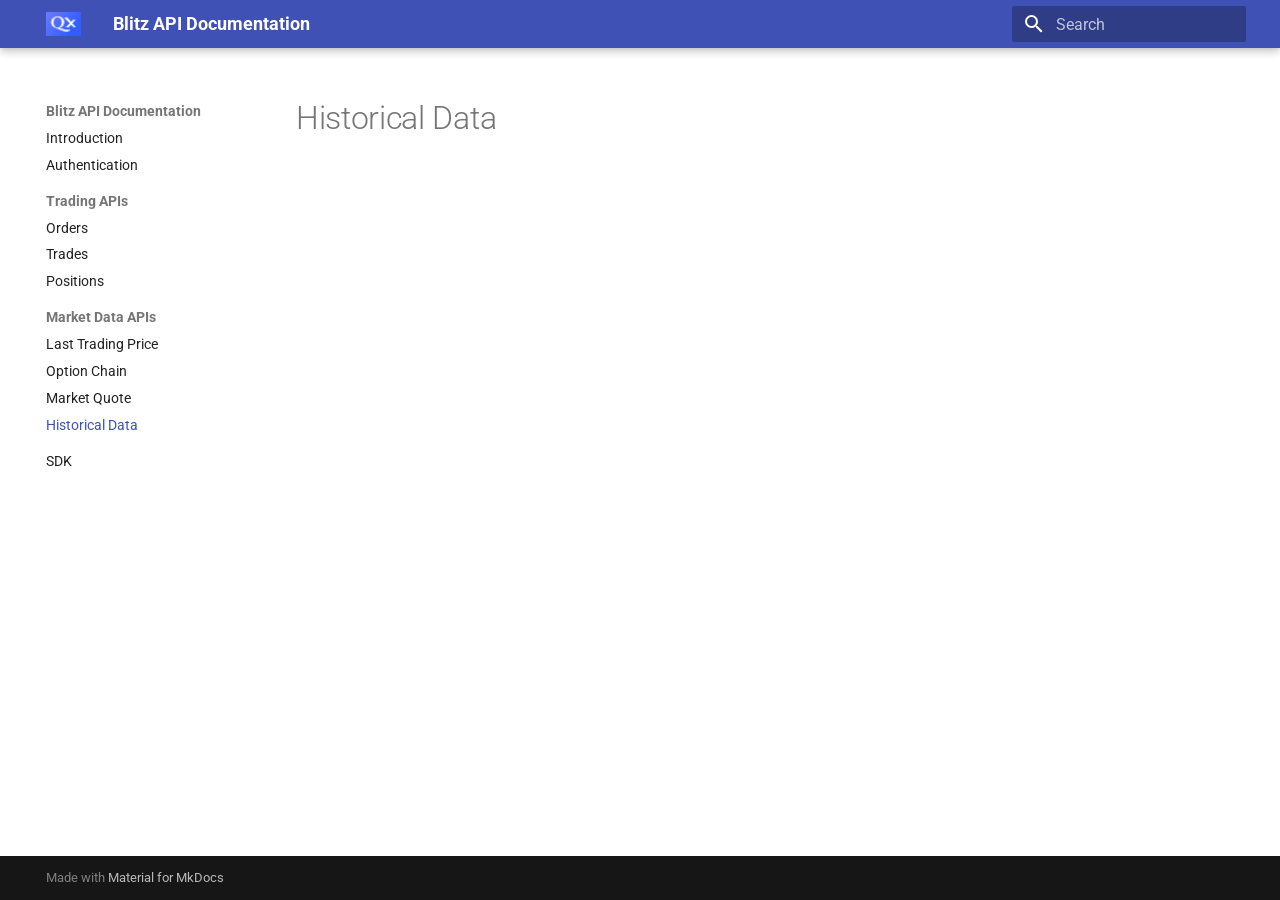
==== historicaldata/index.html @ 79881632 "Deployed d6f359a with MkDocs version: 1.6.1" ====
<!doctype html>
<html lang="en" class="no-js">
  <head>
    
      <meta charset="utf-8">
      <meta name="viewport" content="width=device-width,initial-scale=1">
      
      
      
      
        <link rel="prev" href="../marketquote/">
      
      
        <link rel="next" href="../sdk/">
      
      
      <link rel="icon" href="../favicon.ico">
      <meta name="generator" content="mkdocs-1.6.1, mkdocs-material-9.6.22">
    
    
      
        <title>Historical Data - Blitz API Documentation</title>
      
    
    
      <link rel="stylesheet" href="../assets/stylesheets/main.84d31ad4.min.css">
      
      


    
    
      
    
    
      
        
        
        <link rel="preconnect" href="https://fonts.gstatic.com" crossorigin>
        <link rel="stylesheet" href="https://fonts.googleapis.com/css?family=Roboto:300,300i,400,400i,700,700i%7CRoboto+Mono:400,400i,700,700i&display=fallback">
        <style>:root{--md-text-font:"Roboto";--md-code-font:"Roboto Mono"}</style>
      
    
    
      <link rel="stylesheet" href="../css/custom.css">
    
    <script>__md_scope=new URL("..",location),__md_hash=e=>[...e].reduce(((e,_)=>(e<<5)-e+_.charCodeAt(0)),0),__md_get=(e,_=localStorage,t=__md_scope)=>JSON.parse(_.getItem(t.pathname+"."+e)),__md_set=(e,_,t=localStorage,a=__md_scope)=>{try{t.setItem(a.pathname+"."+e,JSON.stringify(_))}catch(e){}}</script>
    
      

    
    
    
  </head>
  
  
    <body dir="ltr">
  
    
    <input class="md-toggle" data-md-toggle="drawer" type="checkbox" id="__drawer" autocomplete="off">
    <input class="md-toggle" data-md-toggle="search" type="checkbox" id="__search" autocomplete="off">
    <label class="md-overlay" for="__drawer"></label>
    <div data-md-component="skip">
      
    </div>
    <div data-md-component="announce">
      
    </div>
    
    
      

  

<header class="md-header md-header--shadow" data-md-component="header">
  <nav class="md-header__inner md-grid" aria-label="Header">
    <a href=".." title="Blitz API Documentation" class="md-header__button md-logo" aria-label="Blitz API Documentation" data-md-component="logo">
      
  <img src="../icon.png" alt="logo">

    </a>
    <label class="md-header__button md-icon" for="__drawer">
      
      <svg xmlns="http://www.w3.org/2000/svg" viewBox="0 0 24 24"><path d="M3 6h18v2H3zm0 5h18v2H3zm0 5h18v2H3z"/></svg>
    </label>
    <div class="md-header__title" data-md-component="header-title">
      <div class="md-header__ellipsis">
        <div class="md-header__topic">
          <span class="md-ellipsis">
            Blitz API Documentation
          </span>
        </div>
        <div class="md-header__topic" data-md-component="header-topic">
          <span class="md-ellipsis">
            
              Historical Data
            
          </span>
        </div>
      </div>
    </div>
    
    
      <script>var palette=__md_get("__palette");if(palette&&palette.color){if("(prefers-color-scheme)"===palette.color.media){var media=matchMedia("(prefers-color-scheme: light)"),input=document.querySelector(media.matches?"[data-md-color-media='(prefers-color-scheme: light)']":"[data-md-color-media='(prefers-color-scheme: dark)']");palette.color.media=input.getAttribute("data-md-color-media"),palette.color.scheme=input.getAttribute("data-md-color-scheme"),palette.color.primary=input.getAttribute("data-md-color-primary"),palette.color.accent=input.getAttribute("data-md-color-accent")}for(var[key,value]of Object.entries(palette.color))document.body.setAttribute("data-md-color-"+key,value)}</script>
    
    
    
      
      
        <label class="md-header__button md-icon" for="__search">
          
          <svg xmlns="http://www.w3.org/2000/svg" viewBox="0 0 24 24"><path d="M9.5 3A6.5 6.5 0 0 1 16 9.5c0 1.61-.59 3.09-1.56 4.23l.27.27h.79l5 5-1.5 1.5-5-5v-.79l-.27-.27A6.52 6.52 0 0 1 9.5 16 6.5 6.5 0 0 1 3 9.5 6.5 6.5 0 0 1 9.5 3m0 2C7 5 5 7 5 9.5S7 14 9.5 14 14 12 14 9.5 12 5 9.5 5"/></svg>
        </label>
        <div class="md-search" data-md-component="search" role="dialog">
  <label class="md-search__overlay" for="__search"></label>
  <div class="md-search__inner" role="search">
    <form class="md-search__form" name="search">
      <input type="text" class="md-search__input" name="query" aria-label="Search" placeholder="Search" autocapitalize="off" autocorrect="off" autocomplete="off" spellcheck="false" data-md-component="search-query" required>
      <label class="md-search__icon md-icon" for="__search">
        
        <svg xmlns="http://www.w3.org/2000/svg" viewBox="0 0 24 24"><path d="M9.5 3A6.5 6.5 0 0 1 16 9.5c0 1.61-.59 3.09-1.56 4.23l.27.27h.79l5 5-1.5 1.5-5-5v-.79l-.27-.27A6.52 6.52 0 0 1 9.5 16 6.5 6.5 0 0 1 3 9.5 6.5 6.5 0 0 1 9.5 3m0 2C7 5 5 7 5 9.5S7 14 9.5 14 14 12 14 9.5 12 5 9.5 5"/></svg>
        
        <svg xmlns="http://www.w3.org/2000/svg" viewBox="0 0 24 24"><path d="M20 11v2H8l5.5 5.5-1.42 1.42L4.16 12l7.92-7.92L13.5 5.5 8 11z"/></svg>
      </label>
      <nav class="md-search__options" aria-label="Search">
        
        <button type="reset" class="md-search__icon md-icon" title="Clear" aria-label="Clear" tabindex="-1">
          
          <svg xmlns="http://www.w3.org/2000/svg" viewBox="0 0 24 24"><path d="M19 6.41 17.59 5 12 10.59 6.41 5 5 6.41 10.59 12 5 17.59 6.41 19 12 13.41 17.59 19 19 17.59 13.41 12z"/></svg>
        </button>
      </nav>
      
    </form>
    <div class="md-search__output">
      <div class="md-search__scrollwrap" tabindex="0" data-md-scrollfix>
        <div class="md-search-result" data-md-component="search-result">
          <div class="md-search-result__meta">
            Initializing search
          </div>
          <ol class="md-search-result__list" role="presentation"></ol>
        </div>
      </div>
    </div>
  </div>
</div>
      
    
    
  </nav>
  
</header>
    
    <div class="md-container" data-md-component="container">
      
      
        
          
        
      
      <main class="md-main" data-md-component="main">
        <div class="md-main__inner md-grid">
          
            
              
              <div class="md-sidebar md-sidebar--primary" data-md-component="sidebar" data-md-type="navigation" >
                <div class="md-sidebar__scrollwrap">
                  <div class="md-sidebar__inner">
                    



<nav class="md-nav md-nav--primary" aria-label="Navigation" data-md-level="0">
  <label class="md-nav__title" for="__drawer">
    <a href=".." title="Blitz API Documentation" class="md-nav__button md-logo" aria-label="Blitz API Documentation" data-md-component="logo">
      
  <img src="../icon.png" alt="logo">

    </a>
    Blitz API Documentation
  </label>
  
  <ul class="md-nav__list" data-md-scrollfix>
    
      
      
  
  
  
  
    <li class="md-nav__item">
      <a href=".." class="md-nav__link">
        
  
  
  <span class="md-ellipsis">
    Introduction
    
  </span>
  

      </a>
    </li>
  

    
      
      
  
  
  
  
    <li class="md-nav__item">
      <a href="../Authentication/" class="md-nav__link">
        
  
  
  <span class="md-ellipsis">
    Authentication
    
  </span>
  

      </a>
    </li>
  

    
      
      
  
  
  
  
    
    
    
    
      
        
        
      
    
    
    <li class="md-nav__item md-nav__item--section md-nav__item--nested">
      
        
        
          
        
        <input class="md-nav__toggle md-toggle md-toggle--indeterminate" type="checkbox" id="__nav_3" >
        
          
          <label class="md-nav__link" for="__nav_3" id="__nav_3_label" tabindex="">
            
  
  
  <span class="md-ellipsis">
    Trading APIs
    
  </span>
  

            <span class="md-nav__icon md-icon"></span>
          </label>
        
        <nav class="md-nav" data-md-level="1" aria-labelledby="__nav_3_label" aria-expanded="false">
          <label class="md-nav__title" for="__nav_3">
            <span class="md-nav__icon md-icon"></span>
            Trading APIs
          </label>
          <ul class="md-nav__list" data-md-scrollfix>
            
              
                
  
  
  
  
    <li class="md-nav__item">
      <a href="../orders/" class="md-nav__link">
        
  
  
  <span class="md-ellipsis">
    Orders
    
  </span>
  

      </a>
    </li>
  

              
            
              
                
  
  
  
  
    <li class="md-nav__item">
      <a href="../trades/" class="md-nav__link">
        
  
  
  <span class="md-ellipsis">
    Trades
    
  </span>
  

      </a>
    </li>
  

              
            
              
                
  
  
  
  
    <li class="md-nav__item">
      <a href="../positions/" class="md-nav__link">
        
  
  
  <span class="md-ellipsis">
    Positions
    
  </span>
  

      </a>
    </li>
  

              
            
          </ul>
        </nav>
      
    </li>
  

    
      
      
  
  
    
  
  
  
    
    
    
    
      
        
        
      
    
    
    <li class="md-nav__item md-nav__item--active md-nav__item--section md-nav__item--nested">
      
        
        
        <input class="md-nav__toggle md-toggle " type="checkbox" id="__nav_4" checked>
        
          
          <label class="md-nav__link" for="__nav_4" id="__nav_4_label" tabindex="">
            
  
  
  <span class="md-ellipsis">
    Market Data APIs
    
  </span>
  

            <span class="md-nav__icon md-icon"></span>
          </label>
        
        <nav class="md-nav" data-md-level="1" aria-labelledby="__nav_4_label" aria-expanded="true">
          <label class="md-nav__title" for="__nav_4">
            <span class="md-nav__icon md-icon"></span>
            Market Data APIs
          </label>
          <ul class="md-nav__list" data-md-scrollfix>
            
              
                
  
  
  
  
    <li class="md-nav__item">
      <a href="../LTP/" class="md-nav__link">
        
  
  
  <span class="md-ellipsis">
    Last Trading Price
    
  </span>
  

      </a>
    </li>
  

              
            
              
                
  
  
  
  
    <li class="md-nav__item">
      <a href="../optionchain/" class="md-nav__link">
        
  
  
  <span class="md-ellipsis">
    Option Chain
    
  </span>
  

      </a>
    </li>
  

              
            
              
                
  
  
  
  
    <li class="md-nav__item">
      <a href="../marketquote/" class="md-nav__link">
        
  
  
  <span class="md-ellipsis">
    Market Quote
    
  </span>
  

      </a>
    </li>
  

              
            
              
                
  
  
    
  
  
  
    <li class="md-nav__item md-nav__item--active">
      
      <input class="md-nav__toggle md-toggle" type="checkbox" id="__toc">
      
      
      
      <a href="./" class="md-nav__link md-nav__link--active">
        
  
  
  <span class="md-ellipsis">
    Historical Data
    
  </span>
  

      </a>
      
    </li>
  

              
            
          </ul>
        </nav>
      
    </li>
  

    
      
      
  
  
  
  
    <li class="md-nav__item">
      <a href="../sdk/" class="md-nav__link">
        
  
  
  <span class="md-ellipsis">
    SDK
    
  </span>
  

      </a>
    </li>
  

    
  </ul>
</nav>
                  </div>
                </div>
              </div>
            
            
              
              <div class="md-sidebar md-sidebar--secondary" data-md-component="sidebar" data-md-type="toc" >
                <div class="md-sidebar__scrollwrap">
                  <div class="md-sidebar__inner">
                    

<nav class="md-nav md-nav--secondary" aria-label="Table of contents">
  
  
  
  
</nav>
                  </div>
                </div>
              </div>
            
          
          
            <div class="md-content" data-md-component="content">
              <article class="md-content__inner md-typeset">
                
                  



  <h1>Historical Data</h1>














                
              </article>
            </div>
          
          
<script>var target=document.getElementById(location.hash.slice(1));target&&target.name&&(target.checked=target.name.startsWith("__tabbed_"))</script>
        </div>
        
      </main>
      
        <footer class="md-footer">
  
  <div class="md-footer-meta md-typeset">
    <div class="md-footer-meta__inner md-grid">
      <div class="md-copyright">
  
  
    Made with
    <a href="https://squidfunk.github.io/mkdocs-material/" target="_blank" rel="noopener">
      Material for MkDocs
    </a>
  
</div>
      
    </div>
  </div>
</footer>
      
    </div>
    <div class="md-dialog" data-md-component="dialog">
      <div class="md-dialog__inner md-typeset"></div>
    </div>
    
    
    
      
      <script id="__config" type="application/json">{"base": "..", "features": ["navigation.expand", "content.code.copy", "navigation.sections", "navigation.tracking", "toc.follow"], "search": "../assets/javascripts/workers/search.973d3a69.min.js", "tags": null, "translations": {"clipboard.copied": "Copied to clipboard", "clipboard.copy": "Copy to clipboard", "search.result.more.one": "1 more on this page", "search.result.more.other": "# more on this page", "search.result.none": "No matching documents", "search.result.one": "1 matching document", "search.result.other": "# matching documents", "search.result.placeholder": "Type to start searching", "search.result.term.missing": "Missing", "select.version": "Select version"}, "version": null}</script>
    
    
      <script src="../assets/javascripts/bundle.f55a23d4.min.js"></script>
      
    
  </body>
</html>
---- assets/stylesheets/main.84d31ad4.min.css ----
@charset "UTF-8";html{-webkit-text-size-adjust:none;-moz-text-size-adjust:none;text-size-adjust:none;box-sizing:border-box}*,:after,:before{box-sizing:inherit}@media (prefers-reduced-motion){*,:after,:before{transition:none!important}}body{margin:0}a,button,input,label{-webkit-tap-highlight-color:transparent}a{color:inherit;text-decoration:none}hr{border:0;box-sizing:initial;display:block;height:.05rem;overflow:visible;padding:0}small{font-size:80%}sub,sup{line-height:1em}img{border-style:none}table{border-collapse:initial;border-spacing:0}td,th{font-weight:400;vertical-align:top}button{background:#0000;border:0;font-family:inherit;font-size:inherit;margin:0;padding:0}input{border:0;outline:none}:root{--md-primary-fg-color:#4051b5;--md-primary-fg-color--light:#5d6cc0;--md-primary-fg-color--dark:#303fa1;--md-primary-bg-color:#fff;--md-primary-bg-color--light:#ffffffb3;--md-accent-fg-color:#526cfe;--md-accent-fg-color--transparent:#526cfe1a;--md-accent-bg-color:#fff;--md-accent-bg-color--light:#ffffffb3}[data-md-color-scheme=default]{color-scheme:light}[data-md-color-scheme=default] img[src$="#gh-dark-mode-only"],[data-md-color-scheme=default] img[src$="#only-dark"]{display:none}:root,[data-md-color-scheme=default]{--md-hue:225deg;--md-default-fg-color:#000000de;--md-default-fg-color--light:#0000008a;--md-default-fg-color--lighter:#00000052;--md-default-fg-color--lightest:#00000012;--md-default-bg-color:#fff;--md-default-bg-color--light:#ffffffb3;--md-default-bg-color--lighter:#ffffff4d;--md-default-bg-color--lightest:#ffffff1f;--md-code-fg-color:#36464e;--md-code-bg-color:#f5f5f5;--md-code-hl-color:#4287ff;--md-code-hl-color--light:#4287ff1a;--md-code-hl-number-color:#d52a2a;--md-code-hl-special-color:#db1457;--md-code-hl-function-color:#a846b9;--md-code-hl-constant-color:#6e59d9;--md-code-hl-keyword-color:#3f6ec6;--md-code-hl-string-color:#1c7d4d;--md-code-hl-name-color:var(--md-code-fg-color);--md-code-hl-operator-color:var(--md-default-fg-color--light);--md-code-hl-punctuation-color:var(--md-default-fg-color--light);--md-code-hl-comment-color:var(--md-default-fg-color--light);--md-code-hl-generic-color:var(--md-default-fg-color--light);--md-code-hl-variable-color:var(--md-default-fg-color--light);--md-typeset-color:var(--md-default-fg-color);--md-typeset-a-color:var(--md-primary-fg-color);--md-typeset-del-color:#f5503d26;--md-typeset-ins-color:#0bd57026;--md-typeset-kbd-color:#fafafa;--md-typeset-kbd-accent-color:#fff;--md-typeset-kbd-border-color:#b8b8b8;--md-typeset-mark-color:#ffff0080;--md-typeset-table-color:#0000001f;--md-typeset-table-color--light:rgba(0,0,0,.035);--md-admonition-fg-color:var(--md-default-fg-color);--md-admonition-bg-color:var(--md-default-bg-color);--md-warning-fg-color:#000000de;--md-warning-bg-color:#ff9;--md-footer-fg-color:#fff;--md-footer-fg-color--light:#ffffffb3;--md-footer-fg-color--lighter:#ffffff73;--md-footer-bg-color:#000000de;--md-footer-bg-color--dark:#00000052;--md-shadow-z1:0 0.2rem 0.5rem #0000000d,0 0 0.05rem #0000001a;--md-shadow-z2:0 0.2rem 0.5rem #0000001a,0 0 0.05rem #00000040;--md-shadow-z3:0 0.2rem 0.5rem #0003,0 0 0.05rem #00000059}.md-icon svg{fill:currentcolor;display:block;height:1.2rem;width:1.2rem}body{-webkit-font-smoothing:antialiased;-moz-osx-font-smoothing:grayscale;--md-text-font-family:var(--md-text-font,_),-apple-system,BlinkMacSystemFont,Helvetica,Arial,sans-serif;--md-code-font-family:var(--md-code-font,_),SFMono-Regular,Consolas,Menlo,monospace}aside,body,input{font-feature-settings:"kern","liga";color:var(--md-typeset-color);font-family:var(--md-text-font-family)}code,kbd,pre{font-feature-settings:"kern";font-family:var(--md-code-font-family)}:root{--md-typeset-table-sort-icon:url('data:image/svg+xml;charset=utf-8,<svg xmlns="http://www.w3.org/2000/svg" viewBox="0 0 24 24"><path d="m18 21-4-4h3V7h-3l4-4 4 4h-3v10h3M2 19v-2h10v2M2 13v-2h7v2M2 7V5h4v2z"/></svg>');--md-typeset-table-sort-icon--asc:url('data:image/svg+xml;charset=utf-8,<svg xmlns="http://www.w3.org/2000/svg" viewBox="0 0 24 24"><path d="M19 17h3l-4 4-4-4h3V3h2M2 17h10v2H2M6 5v2H2V5m0 6h7v2H2z"/></svg>');--md-typeset-table-sort-icon--desc:url('data:image/svg+xml;charset=utf-8,<svg xmlns="http://www.w3.org/2000/svg" viewBox="0 0 24 24"><path d="M19 7h3l-4-4-4 4h3v14h2M2 17h10v2H2M6 5v2H2V5m0 6h7v2H2z"/></svg>')}.md-typeset{-webkit-print-color-adjust:exact;color-adjust:exact;font-size:.8rem;line-height:1.6;overflow-wrap:break-word}@media print{.md-typeset{font-size:.68rem}}.md-typeset blockquote,.md-typeset dl,.md-typeset figure,.md-typeset ol,.md-typeset pre,.md-typeset ul{margin-bottom:1em;margin-top:1em}.md-typeset h1{color:var(--md-default-fg-color--light);font-size:2em;line-height:1.3;margin:0 0 1.25em}.md-typeset h1,.md-typeset h2{font-weight:300;letter-spacing:-.01em}.md-typeset h2{font-size:1.5625em;line-height:1.4;margin:1.6em 0 .64em}.md-typeset h3{font-size:1.25em;font-weight:400;letter-spacing:-.01em;line-height:1.5;margin:1.6em 0 .8em}.md-typeset h2+h3{margin-top:.8em}.md-typeset h4{font-weight:700;letter-spacing:-.01em;margin:1em 0}.md-typeset h5,.md-typeset h6{color:var(--md-default-fg-color--light);font-size:.8em;font-weight:700;letter-spacing:-.01em;margin:1.25em 0}.md-typeset h5{text-transform:uppercase}.md-typeset h5 code{text-transform:none}.md-typeset hr{border-bottom:.05rem solid var(--md-default-fg-color--lightest);display:flow-root;margin:1.5em 0}.md-typeset a{color:var(--md-typeset-a-color);word-break:break-word}.md-typeset a,.md-typeset a:before{transition:color 125ms}.md-typeset a:focus,.md-typeset a:hover{color:var(--md-accent-fg-color)}.md-typeset a:focus code,.md-typeset a:hover code{background-color:var(--md-accent-fg-color--transparent)}.md-typeset a code{color:currentcolor;transition:background-color 125ms}.md-typeset a.focus-visible{outline-color:var(--md-accent-fg-color);outline-offset:.2rem}.md-typeset code,.md-typeset kbd,.md-typeset pre{color:var(--md-code-fg-color);direction:ltr;font-variant-ligatures:none}@media print{.md-typeset code,.md-typeset kbd,.md-typeset pre{white-space:pre-wrap}}.md-typeset code{background-color:var(--md-code-bg-color);border-radius:.1rem;-webkit-box-decoration-break:clone;box-decoration-break:clone;font-size:.85em;padding:0 .2941176471em;word-break:break-word}.md-typeset code:not(.focus-visible){-webkit-tap-highlight-color:transparent;outline:none}.md-typeset pre{display:flow-root;line-height:1.4;position:relative}.md-typeset pre>code{-webkit-box-decoration-break:slice;box-decoration-break:slice;box-shadow:none;display:block;margin:0;outline-color:var(--md-accent-fg-color);overflow:auto;padding:.7720588235em 1.1764705882em;scrollbar-color:var(--md-default-fg-color--lighter) #0000;scrollbar-width:thin;touch-action:auto;word-break:normal}.md-typeset pre>code:hover{scrollbar-color:var(--md-accent-fg-color) #0000}.md-typeset pre>code::-webkit-scrollbar{height:.2rem;width:.2rem}.md-typeset pre>code::-webkit-scrollbar-thumb{background-color:var(--md-default-fg-color--lighter)}.md-typeset pre>code::-webkit-scrollbar-thumb:hover{background-color:var(--md-accent-fg-color)}.md-typeset kbd{background-color:var(--md-typeset-kbd-color);border-radius:.1rem;box-shadow:0 .1rem 0 .05rem var(--md-typeset-kbd-border-color),0 .1rem 0 var(--md-typeset-kbd-border-color),0 -.1rem .2rem var(--md-typeset-kbd-accent-color) inset;color:var(--md-default-fg-color);display:inline-block;font-size:.75em;padding:0 .6666666667em;vertical-align:text-top;word-break:break-word}.md-typeset mark{background-color:var(--md-typeset-mark-color);-webkit-box-decoration-break:clone;box-decoration-break:clone;color:inherit;word-break:break-word}.md-typeset abbr{border-bottom:.05rem dotted var(--md-default-fg-color--light);cursor:help;text-decoration:none}.md-typeset small{opacity:.75}[dir=ltr] .md-typeset sub,[dir=ltr] .md-typeset sup{margin-left:.078125em}[dir=rtl] .md-typeset sub,[dir=rtl] .md-typeset sup{margin-right:.078125em}[dir=ltr] .md-typeset blockquote{padding-left:.6rem}[dir=rtl] .md-typeset blockquote{padding-right:.6rem}[dir=ltr] .md-typeset blockquote{border-left:.2rem solid var(--md-default-fg-color--lighter)}[dir=rtl] .md-typeset blockquote{border-right:.2rem solid var(--md-default-fg-color--lighter)}.md-typeset blockquote{color:var(--md-default-fg-color--light);margin-left:0;margin-right:0}.md-typeset ul{list-style-type:disc}.md-typeset ul[type]{list-style-type:revert-layer}[dir=ltr] .md-typeset ol,[dir=ltr] .md-typeset ul{margin-left:.625em}[dir=rtl] .md-typeset ol,[dir=rtl] .md-typeset ul{margin-right:.625em}.md-typeset ol,.md-typeset ul{padding:0}.md-typeset ol:not([hidden]),.md-typeset ul:not([hidden]){display:flow-root}.md-typeset ol ol,.md-typeset ul ol{list-style-type:lower-alpha}.md-typeset ol ol ol,.md-typeset ul ol ol{list-style-type:lower-roman}.md-typeset ol ol ol ol,.md-typeset ul ol ol ol{list-style-type:upper-alpha}.md-typeset ol ol ol ol ol,.md-typeset ul ol ol ol ol{list-style-type:upper-roman}.md-typeset ol[type],.md-typeset ul[type]{list-style-type:revert-layer}[dir=ltr] .md-typeset ol li,[dir=ltr] .md-typeset ul li{margin-left:1.25em}[dir=rtl] .md-typeset ol li,[dir=rtl] .md-typeset ul li{margin-right:1.25em}.md-typeset ol li,.md-typeset ul li{margin-bottom:.5em}.md-typeset ol li blockquote,.md-typeset ol li p,.md-typeset ul li blockquote,.md-typeset ul li p{margin:.5em 0}.md-typeset ol li:last-child,.md-typeset ul li:last-child{margin-bottom:0}[dir=ltr] .md-typeset ol li ol,[dir=ltr] .md-typeset ol li ul,[dir=ltr] .md-typeset ul li ol,[dir=ltr] .md-typeset ul li ul{margin-left:.625em}[dir=rtl] .md-typeset ol li ol,[dir=rtl] .md-typeset ol li ul,[dir=rtl] .md-typeset ul li ol,[dir=rtl] .md-typeset ul li ul{margin-right:.625em}.md-typeset ol li ol,.md-typeset ol li ul,.md-typeset ul li ol,.md-typeset ul li ul{margin-bottom:.5em;margin-top:.5em}[dir=ltr] .md-typeset dd{margin-left:1.875em}[dir=rtl] .md-typeset dd{margin-right:1.875em}.md-typeset dd{margin-bottom:1.5em;margin-top:1em}.md-typeset img,.md-typeset svg,.md-typeset video{height:auto;max-width:100%}.md-typeset img[align=left]{margin:1em 1em 1em 0}.md-typeset img[align=right]{margin:1em 0 1em 1em}.md-typeset img[align]:only-child{margin-top:0}.md-typeset figure{display:flow-root;margin:1em auto;max-width:100%;text-align:center;width:fit-content}.md-typeset figure img{display:block;margin:0 auto}.md-typeset figcaption{font-style:italic;margin:1em auto;max-width:24rem}.md-typeset iframe{max-width:100%}.md-typeset table:not([class]){background-color:var(--md-default-bg-color);border:.05rem solid var(--md-typeset-table-color);border-radius:.1rem;display:inline-block;font-size:.64rem;max-width:100%;overflow:auto;touch-action:auto}@media print{.md-typeset table:not([class]){display:table}}.md-typeset table:not([class])+*{margin-top:1.5em}.md-typeset table:not([class]) td>:first-child,.md-typeset table:not([class]) th>:first-child{margin-top:0}.md-typeset table:not([class]) td>:last-child,.md-typeset table:not([class]) th>:last-child{margin-bottom:0}.md-typeset table:not([class]) td:not([align]),.md-typeset table:not([class]) th:not([align]){text-align:left}[dir=rtl] .md-typeset table:not([class]) td:not([align]),[dir=rtl] .md-typeset table:not([class]) th:not([align]){text-align:right}.md-typeset table:not([class]) th{font-weight:700;min-width:5rem;padding:.9375em 1.25em;vertical-align:top}.md-typeset table:not([class]) td{border-top:.05rem solid var(--md-typeset-table-color);padding:.9375em 1.25em;vertical-align:top}.md-typeset table:not([class]) tbody tr{transition:background-color 125ms}.md-typeset table:not([class]) tbody tr:hover{background-color:var(--md-typeset-table-color--light);box-shadow:0 .05rem 0 var(--md-default-bg-color) inset}.md-typeset table:not([class]) a{word-break:normal}.md-typeset table th[role=columnheader]{cursor:pointer}[dir=ltr] .md-typeset table th[role=columnheader]:after{margin-left:.5em}[dir=rtl] .md-typeset table th[role=columnheader]:after{margin-right:.5em}.md-typeset table th[role=columnheader]:after{content:"";display:inline-block;height:1.2em;-webkit-mask-image:var(--md-typeset-table-sort-icon);mask-image:var(--md-typeset-table-sort-icon);-webkit-mask-repeat:no-repeat;mask-repeat:no-repeat;-webkit-mask-size:contain;mask-size:contain;transition:background-color 125ms;vertical-align:text-bottom;width:1.2em}.md-typeset table th[role=columnheader]:hover:after{background-color:var(--md-default-fg-color--lighter)}.md-typeset table th[role=columnheader][aria-sort=ascending]:after{background-color:var(--md-default-fg-color--light);-webkit-mask-image:var(--md-typeset-table-sort-icon--asc);mask-image:var(--md-typeset-table-sort-icon--asc)}.md-typeset table th[role=columnheader][aria-sort=descending]:after{background-color:var(--md-default-fg-color--light);-webkit-mask-image:var(--md-typeset-table-sort-icon--desc);mask-image:var(--md-typeset-table-sort-icon--desc)}.md-typeset__scrollwrap{margin:1em -.8rem;overflow-x:auto;touch-action:auto}.md-typeset__table{display:inline-block;margin-bottom:.5em;padding:0 .8rem}@media print{.md-typeset__table{display:block}}html .md-typeset__table table{display:table;margin:0;overflow:hidden;width:100%}@media screen and (max-width:44.984375em){.md-content__inner>pre{margin:1em -.8rem}.md-content__inner>pre code{border-radius:0}}.md-typeset .md-author{border-radius:100%;display:block;flex-shrink:0;height:1.6rem;overflow:hidden;position:relative;transition:color 125ms,transform 125ms;width:1.6rem}.md-typeset .md-author img{display:block}.md-typeset .md-author--more{background:var(--md-default-fg-color--lightest);color:var(--md-default-fg-color--lighter);font-size:.6rem;font-weight:700;line-height:1.6rem;text-align:center}.md-typeset .md-author--long{height:2.4rem;width:2.4rem}.md-typeset a.md-author{transform:scale(1)}.md-typeset a.md-author img{border-radius:100%;filter:grayscale(100%) opacity(75%);transition:filter 125ms}.md-typeset a.md-author:focus,.md-typeset a.md-author:hover{transform:scale(1.1);z-index:1}.md-typeset a.md-author:focus img,.md-typeset a.md-author:hover img{filter:grayscale(0)}.md-banner{background-color:var(--md-footer-bg-color);color:var(--md-footer-fg-color);overflow:auto}@media print{.md-banner{display:none}}.md-banner--warning{background-color:var(--md-warning-bg-color);color:var(--md-warning-fg-color)}.md-banner__inner{font-size:.7rem;margin:.6rem auto;padding:0 .8rem}[dir=ltr] .md-banner__button{float:right}[dir=rtl] .md-banner__button{float:left}.md-banner__button{color:inherit;cursor:pointer;transition:opacity .25s}.no-js .md-banner__button{display:none}.md-banner__button:hover{opacity:.7}html{font-size:125%;height:100%;overflow-x:hidden}@media screen and (min-width:100em){html{font-size:137.5%}}@media screen and (min-width:125em){html{font-size:150%}}body{background-color:var(--md-default-bg-color);display:flex;flex-direction:column;font-size:.5rem;min-height:100%;position:relative;width:100%}@media print{body{display:block}}@media screen and (max-width:59.984375em){body[data-md-scrolllock]{position:fixed}}.md-grid{margin-left:auto;margin-right:auto;max-width:61rem}.md-container{display:flex;flex-direction:column;flex-grow:1}@media print{.md-container{display:block}}.md-main{flex-grow:1}.md-main__inner{display:flex;height:100%;margin-top:1.5rem}.md-ellipsis{overflow:hidden;text-overflow:ellipsis}.md-toggle{display:none}.md-option{height:0;opacity:0;position:absolute;width:0}.md-option:checked+label:not([hidden]){display:block}.md-option.focus-visible+label{outline-color:var(--md-accent-fg-color);outline-style:auto}.md-skip{background-color:var(--md-default-fg-color);border-radius:.1rem;color:var(--md-default-bg-color);font-size:.64rem;margin:.5rem;opacity:0;outline-color:var(--md-accent-fg-color);padding:.3rem .5rem;position:fixed;transform:translateY(.4rem);z-index:-1}.md-skip:focus{opacity:1;transform:translateY(0);transition:transform .25s cubic-bezier(.4,0,.2,1),opacity 175ms 75ms;z-index:10}@page{margin:25mm}:root{--md-clipboard-icon:url('data:image/svg+xml;charset=utf-8,<svg xmlns="http://www.w3.org/2000/svg" viewBox="0 0 24 24"><path d="M19 21H8V7h11m0-2H8a2 2 0 0 0-2 2v14a2 2 0 0 0 2 2h11a2 2 0 0 0 2-2V7a2 2 0 0 0-2-2m-3-4H4a2 2 0 0 0-2 2v14h2V3h12z"/></svg>')}.md-clipboard{border-radius:.1rem;color:var(--md-default-fg-color--lightest);cursor:pointer;height:1.5em;outline-color:var(--md-accent-fg-color);outline-offset:.1rem;position:absolute;right:.5em;top:.5em;transition:color .25s;width:1.5em;z-index:1}@media print{.md-clipboard{display:none}}.md-clipboard:not(.focus-visible){-webkit-tap-highlight-color:transparent;outline:none}:hover>.md-clipboard{color:var(--md-default-fg-color--light)}.md-clipboard:focus,.md-clipboard:hover{color:var(--md-accent-fg-color)}.md-clipboard:after{background-color:currentcolor;content:"";display:block;height:1.125em;margin:0 auto;-webkit-mask-image:var(--md-clipboard-icon);mask-image:var(--md-clipboard-icon);-webkit-mask-position:center;mask-position:center;-webkit-mask-repeat:no-repeat;mask-repeat:no-repeat;-webkit-mask-size:contain;mask-size:contain;width:1.125em}.md-clipboard--inline{cursor:pointer}.md-clipboard--inline code{transition:color .25s,background-color .25s}.md-clipboard--inline:focus code,.md-clipboard--inline:hover code{background-color:var(--md-accent-fg-color--transparent);color:var(--md-accent-fg-color)}.md-typeset .md-code__content{display:grid}@keyframes consent{0%{opacity:0;transform:translateY(100%)}to{opacity:1;transform:translateY(0)}}@keyframes overlay{0%{opacity:0}to{opacity:1}}.md-consent__overlay{animation:overlay .25s both;-webkit-backdrop-filter:blur(.1rem);backdrop-filter:blur(.1rem);background-color:#0000008a;height:100%;opacity:1;position:fixed;top:0;width:100%;z-index:5}.md-consent__inner{animation:consent .5s cubic-bezier(.1,.7,.1,1) both;background-color:var(--md-default-bg-color);border:0;border-radius:.1rem;bottom:0;box-shadow:0 0 .2rem #0000001a,0 .2rem .4rem #0003;max-height:100%;overflow:auto;padding:0;position:fixed;width:100%;z-index:5}.md-consent__form{padding:.8rem}.md-consent__settings{display:none;margin:1em 0}input:checked+.md-consent__settings{display:block}.md-consent__controls{margin-bottom:.8rem}.md-typeset .md-consent__controls .md-button{display:inline}@media screen and (max-width:44.984375em){.md-typeset .md-consent__controls .md-button{display:block;margin-top:.4rem;text-align:center;width:100%}}.md-consent label{cursor:pointer}.md-content{flex-grow:1;min-width:0}.md-content__inner{margin:0 .8rem 1.2rem;padding-top:.6rem}@media screen and (min-width:76.25em){[dir=ltr] .md-sidebar--primary:not([hidden])~.md-content>.md-content__inner{margin-left:1.2rem}[dir=ltr] .md-sidebar--secondary:not([hidden])~.md-content>.md-content__inner,[dir=rtl] .md-sidebar--primary:not([hidden])~.md-content>.md-content__inner{margin-right:1.2rem}[dir=rtl] .md-sidebar--secondary:not([hidden])~.md-content>.md-content__inner{margin-left:1.2rem}}.md-content__inner:before{content:"";display:block;height:.4rem}.md-content__inner>:last-child{margin-bottom:0}[dir=ltr] .md-content__button{float:right}[dir=rtl] .md-content__button{float:left}[dir=ltr] .md-content__button{margin-left:.4rem}[dir=rtl] .md-content__button{margin-right:.4rem}.md-content__button{margin:.4rem 0;padding:0}@media print{.md-content__button{display:none}}.md-typeset .md-content__button{color:var(--md-default-fg-color--lighter)}.md-content__button svg{display:inline;vertical-align:top}[dir=rtl] .md-content__button svg{transform:scaleX(-1)}[dir=ltr] .md-dialog{right:.8rem}[dir=rtl] .md-dialog{left:.8rem}.md-dialog{background-color:var(--md-default-fg-color);border-radius:.1rem;bottom:.8rem;box-shadow:var(--md-shadow-z3);min-width:11.1rem;opacity:0;padding:.4rem .6rem;pointer-events:none;position:fixed;transform:translateY(100%);transition:transform 0ms .4s,opacity .4s;z-index:4}@media print{.md-dialog{display:none}}.md-dialog--active{opacity:1;pointer-events:auto;transform:translateY(0);transition:transform .4s cubic-bezier(.075,.85,.175,1),opacity .4s}.md-dialog__inner{color:var(--md-default-bg-color);font-size:.7rem}.md-feedback{margin:2em 0 1em;text-align:center}.md-feedback fieldset{border:none;margin:0;padding:0}.md-feedback__title{font-weight:700;margin:1em auto}.md-feedback__inner{position:relative}.md-feedback__list{display:flex;flex-wrap:wrap;place-content:baseline center;position:relative}.md-feedback__list:hover .md-icon:not(:disabled){color:var(--md-default-fg-color--lighter)}:disabled .md-feedback__list{min-height:1.8rem}.md-feedback__icon{color:var(--md-default-fg-color--light);cursor:pointer;flex-shrink:0;margin:0 .1rem;transition:color 125ms}.md-feedback__icon:not(:disabled).md-icon:hover{color:var(--md-accent-fg-color)}.md-feedback__icon:disabled{color:var(--md-default-fg-color--lightest);pointer-events:none}.md-feedback__note{opacity:0;position:relative;transform:translateY(.4rem);transition:transform .4s cubic-bezier(.1,.7,.1,1),opacity .15s}.md-feedback__note>*{margin:0 auto;max-width:16rem}:disabled .md-feedback__note{opacity:1;transform:translateY(0)}@media print{.md-feedback{display:none}}.md-footer{background-color:var(--md-footer-bg-color);color:var(--md-footer-fg-color)}@media print{.md-footer{display:none}}.md-footer__inner{justify-content:space-between;overflow:auto;padding:.2rem}.md-footer__inner:not([hidden]){display:flex}.md-footer__link{align-items:end;display:flex;flex-grow:0.01;margin-bottom:.4rem;margin-top:1rem;max-width:100%;outline-color:var(--md-accent-fg-color);overflow:hidden;transition:opacity .25s}.md-footer__link:focus,.md-footer__link:hover{opacity:.7}[dir=rtl] .md-footer__link svg{transform:scaleX(-1)}@media screen and (max-width:44.984375em){.md-footer__link--prev{flex-shrink:0}.md-footer__link--prev .md-footer__title{display:none}}[dir=ltr] .md-footer__link--next{margin-left:auto}[dir=rtl] .md-footer__link--next{margin-right:auto}.md-footer__link--next{text-align:right}[dir=rtl] .md-footer__link--next{text-align:left}.md-footer__title{flex-grow:1;font-size:.9rem;margin-bottom:.7rem;max-width:calc(100% - 2.4rem);padding:0 1rem;white-space:nowrap}.md-footer__button{margin:.2rem;padding:.4rem}.md-footer__direction{font-size:.64rem;opacity:.7}.md-footer-meta{background-color:var(--md-footer-bg-color--dark)}.md-footer-meta__inner{display:flex;flex-wrap:wrap;justify-content:space-between;padding:.2rem}html .md-footer-meta.md-typeset a{color:var(--md-footer-fg-color--light)}html .md-footer-meta.md-typeset a:focus,html .md-footer-meta.md-typeset a:hover{color:var(--md-footer-fg-color)}.md-copyright{color:var(--md-footer-fg-color--lighter);font-size:.64rem;margin:auto .6rem;padding:.4rem 0;width:100%}@media screen and (min-width:45em){.md-copyright{width:auto}}.md-copyright__highlight{color:var(--md-footer-fg-color--light)}.md-social{display:inline-flex;gap:.2rem;margin:0 .4rem;padding:.2rem 0 .6rem}@media screen and (min-width:45em){.md-social{padding:.6rem 0}}.md-social__link{display:inline-block;height:1.6rem;text-align:center;width:1.6rem}.md-social__link:before{line-height:1.9}.md-social__link svg{fill:currentcolor;max-height:.8rem;vertical-align:-25%}.md-typeset .md-button{border:.1rem solid;border-radius:.1rem;color:var(--md-primary-fg-color);cursor:pointer;display:inline-block;font-weight:700;padding:.625em 2em;transition:color 125ms,background-color 125ms,border-color 125ms}.md-typeset .md-button--primary{background-color:var(--md-primary-fg-color);border-color:var(--md-primary-fg-color);color:var(--md-primary-bg-color)}.md-typeset .md-button:focus,.md-typeset .md-button:hover{background-color:var(--md-accent-fg-color);border-color:var(--md-accent-fg-color);color:var(--md-accent-bg-color)}[dir=ltr] .md-typeset .md-input{border-top-left-radius:.1rem}[dir=ltr] .md-typeset .md-input,[dir=rtl] .md-typeset .md-input{border-top-right-radius:.1rem}[dir=rtl] .md-typeset .md-input{border-top-left-radius:.1rem}.md-typeset .md-input{border-bottom:.1rem solid var(--md-default-fg-color--lighter);box-shadow:var(--md-shadow-z1);font-size:.8rem;height:1.8rem;padding:0 .6rem;transition:border .25s,box-shadow .25s}.md-typeset .md-input:focus,.md-typeset .md-input:hover{border-bottom-color:var(--md-accent-fg-color);box-shadow:var(--md-shadow-z2)}.md-typeset .md-input--stretch{width:100%}.md-header{background-color:var(--md-primary-fg-color);box-shadow:0 0 .2rem #0000,0 .2rem .4rem #0000;color:var(--md-primary-bg-color);display:block;left:0;position:sticky;right:0;top:0;z-index:4}@media print{.md-header{display:none}}.md-header[hidden]{transform:translateY(-100%);transition:transform .25s cubic-bezier(.8,0,.6,1),box-shadow .25s}.md-header--shadow{box-shadow:0 0 .2rem #0000001a,0 .2rem .4rem #0003;transition:transform .25s cubic-bezier(.1,.7,.1,1),box-shadow .25s}.md-header__inner{align-items:center;display:flex;padding:0 .2rem}.md-header__button{color:currentcolor;cursor:pointer;margin:.2rem;outline-color:var(--md-accent-fg-color);padding:.4rem;position:relative;transition:opacity .25s;vertical-align:middle;z-index:1}.md-header__button:hover{opacity:.7}.md-header__button:not([hidden]){display:inline-block}.md-header__button:not(.focus-visible){-webkit-tap-highlight-color:transparent;outline:none}.md-header__button.md-logo{margin:.2rem;padding:.4rem}@media screen and (max-width:76.234375em){.md-header__button.md-logo{display:none}}.md-header__button.md-logo img,.md-header__button.md-logo svg{fill:currentcolor;display:block;height:1.2rem;width:auto}@media screen and (min-width:60em){.md-header__button[for=__search]{display:none}}.no-js .md-header__button[for=__search]{display:none}[dir=rtl] .md-header__button[for=__search] svg{transform:scaleX(-1)}@media screen and (min-width:76.25em){.md-header__button[for=__drawer]{display:none}}.md-header__topic{display:flex;max-width:100%;position:absolute;transition:transform .4s cubic-bezier(.1,.7,.1,1),opacity .15s;white-space:nowrap}.md-header__topic+.md-header__topic{opacity:0;pointer-events:none;transform:translateX(1.25rem);transition:transform .4s cubic-bezier(1,.7,.1,.1),opacity .15s;z-index:-1}[dir=rtl] .md-header__topic+.md-header__topic{transform:translateX(-1.25rem)}.md-header__topic:first-child{font-weight:700}[dir=ltr] .md-header__title{margin-left:1rem;margin-right:.4rem}[dir=rtl] .md-header__title{margin-left:.4rem;margin-right:1rem}.md-header__title{flex-grow:1;font-size:.9rem;height:2.4rem;line-height:2.4rem}.md-header__title--active .md-header__topic{opacity:0;pointer-events:none;transform:translateX(-1.25rem);transition:transform .4s cubic-bezier(1,.7,.1,.1),opacity .15s;z-index:-1}[dir=rtl] .md-header__title--active .md-header__topic{transform:translateX(1.25rem)}.md-header__title--active .md-header__topic+.md-header__topic{opacity:1;pointer-events:auto;transform:translateX(0);transition:transform .4s cubic-bezier(.1,.7,.1,1),opacity .15s;z-index:0}.md-header__title>.md-header__ellipsis{height:100%;position:relative;width:100%}.md-header__option{display:flex;flex-shrink:0;max-width:100%;transition:max-width 0ms .25s,opacity .25s .25s;white-space:nowrap}[data-md-toggle=search]:checked~.md-header .md-header__option{max-width:0;opacity:0;transition:max-width 0ms,opacity 0ms}.md-header__option>input{bottom:0}.md-header__source{display:none}@media screen and (min-width:60em){[dir=ltr] .md-header__source{margin-left:1rem}[dir=rtl] .md-header__source{margin-right:1rem}.md-header__source{display:block;max-width:11.7rem;width:11.7rem}}@media screen and (min-width:76.25em){[dir=ltr] .md-header__source{margin-left:1.4rem}[dir=rtl] .md-header__source{margin-right:1.4rem}}.md-meta{color:var(--md-default-fg-color--light);font-size:.7rem;line-height:1.3}.md-meta__list{display:inline-flex;flex-wrap:wrap;list-style:none;margin:0;padding:0}.md-meta__item:not(:last-child):after{content:"·";margin-left:.2rem;margin-right:.2rem}.md-meta__link{color:var(--md-typeset-a-color)}.md-meta__link:focus,.md-meta__link:hover{color:var(--md-accent-fg-color)}.md-draft{background-color:#ff1744;border-radius:.125em;color:#fff;display:inline-block;font-weight:700;padding-left:.5714285714em;padding-right:.5714285714em}:root{--md-nav-icon--prev:url('data:image/svg+xml;charset=utf-8,<svg xmlns="http://www.w3.org/2000/svg" viewBox="0 0 24 24"><path d="M20 11v2H8l5.5 5.5-1.42 1.42L4.16 12l7.92-7.92L13.5 5.5 8 11z"/></svg>');--md-nav-icon--next:url('data:image/svg+xml;charset=utf-8,<svg xmlns="http://www.w3.org/2000/svg" viewBox="0 0 24 24"><path d="M8.59 16.58 13.17 12 8.59 7.41 10 6l6 6-6 6z"/></svg>');--md-toc-icon:url('data:image/svg+xml;charset=utf-8,<svg xmlns="http://www.w3.org/2000/svg" viewBox="0 0 24 24"><path d="M3 9h14V7H3zm0 4h14v-2H3zm0 4h14v-2H3zm16 0h2v-2h-2zm0-10v2h2V7zm0 6h2v-2h-2z"/></svg>')}.md-nav{font-size:.7rem;line-height:1.3}.md-nav__title{color:var(--md-default-fg-color--light);display:block;font-weight:700;overflow:hidden;padding:0 .6rem;text-overflow:ellipsis}.md-nav__title .md-nav__button{display:none}.md-nav__title .md-nav__button img{height:100%;width:auto}.md-nav__title .md-nav__button.md-logo img,.md-nav__title .md-nav__button.md-logo svg{fill:currentcolor;display:block;height:2.4rem;max-width:100%;object-fit:contain;width:auto}.md-nav__list{list-style:none;margin:0;padding:0}.md-nav__link{align-items:flex-start;display:flex;gap:.4rem;margin-top:.625em;scroll-snap-align:start;transition:color 125ms}.md-nav__link--passed{color:var(--md-default-fg-color--light)}.md-nav__item .md-nav__link--active,.md-nav__item .md-nav__link--active code{color:var(--md-typeset-a-color)}.md-nav__link .md-ellipsis{position:relative}[dir=ltr] .md-nav__link .md-icon:last-child{margin-left:auto}[dir=rtl] .md-nav__link .md-icon:last-child{margin-right:auto}.md-nav__link svg{fill:currentcolor;flex-shrink:0;height:1.3em;position:relative}.md-nav__link[for]:focus,.md-nav__link[for]:hover,.md-nav__link[href]:focus,.md-nav__link[href]:hover{color:var(--md-accent-fg-color);cursor:pointer}.md-nav__link.focus-visible{outline-color:var(--md-accent-fg-color);outline-offset:.2rem}.md-nav--primary .md-nav__link[for=__toc]{display:none}.md-nav--primary .md-nav__link[for=__toc] .md-icon:after{background-color:currentcolor;display:block;height:100%;-webkit-mask-image:var(--md-toc-icon);mask-image:var(--md-toc-icon);width:100%}.md-nav--primary .md-nav__link[for=__toc]~.md-nav{display:none}.md-nav__container>.md-nav__link{margin-top:0}.md-nav__container>.md-nav__link:first-child{flex-grow:1;min-width:0}.md-nav__icon{flex-shrink:0}.md-nav__source{display:none}@media screen and (max-width:76.234375em){.md-nav--primary,.md-nav--primary .md-nav{background-color:var(--md-default-bg-color);display:flex;flex-direction:column;height:100%;left:0;position:absolute;right:0;top:0;z-index:1}.md-nav--primary .md-nav__item,.md-nav--primary .md-nav__title{font-size:.8rem;line-height:1.5}.md-nav--primary .md-nav__title{background-color:var(--md-default-fg-color--lightest);color:var(--md-default-fg-color--light);cursor:pointer;height:5.6rem;line-height:2.4rem;padding:3rem .8rem .2rem;position:relative;white-space:nowrap}[dir=ltr] .md-nav--primary .md-nav__title .md-nav__icon{left:.4rem}[dir=rtl] .md-nav--primary .md-nav__title .md-nav__icon{right:.4rem}.md-nav--primary .md-nav__title .md-nav__icon{display:block;height:1.2rem;margin:.2rem;position:absolute;top:.4rem;width:1.2rem}.md-nav--primary .md-nav__title .md-nav__icon:after{background-color:currentcolor;content:"";display:block;height:100%;-webkit-mask-image:var(--md-nav-icon--prev);mask-image:var(--md-nav-icon--prev);-webkit-mask-position:center;mask-position:center;-webkit-mask-repeat:no-repeat;mask-repeat:no-repeat;-webkit-mask-size:contain;mask-size:contain;width:100%}.md-nav--primary .md-nav__title~.md-nav__list{background-color:var(--md-default-bg-color);box-shadow:0 .05rem 0 var(--md-default-fg-color--lightest) inset;overflow-y:auto;scroll-snap-type:y mandatory;touch-action:pan-y}.md-nav--primary .md-nav__title~.md-nav__list>:first-child{border-top:0}.md-nav--primary .md-nav__title[for=__drawer]{background-color:var(--md-primary-fg-color);color:var(--md-primary-bg-color);font-weight:700}.md-nav--primary .md-nav__title .md-logo{display:block;left:.2rem;margin:.2rem;padding:.4rem;position:absolute;right:.2rem;top:.2rem}.md-nav--primary .md-nav__list{flex:1}.md-nav--primary .md-nav__item{border-top:.05rem solid var(--md-default-fg-color--lightest)}.md-nav--primary .md-nav__item--active>.md-nav__link{color:var(--md-typeset-a-color)}.md-nav--primary .md-nav__item--active>.md-nav__link:focus,.md-nav--primary .md-nav__item--active>.md-nav__link:hover{color:var(--md-accent-fg-color)}.md-nav--primary .md-nav__link{margin-top:0;padding:.6rem .8rem}.md-nav--primary .md-nav__link svg{margin-top:.1em}.md-nav--primary .md-nav__link>.md-nav__link{padding:0}[dir=ltr] .md-nav--primary .md-nav__link .md-nav__icon{margin-right:-.2rem}[dir=rtl] .md-nav--primary .md-nav__link .md-nav__icon{margin-left:-.2rem}.md-nav--primary .md-nav__link .md-nav__icon{font-size:1.2rem;height:1.2rem;width:1.2rem}.md-nav--primary .md-nav__link .md-nav__icon:after{background-color:currentcolor;content:"";display:block;height:100%;-webkit-mask-image:var(--md-nav-icon--next);mask-image:var(--md-nav-icon--next);-webkit-mask-position:center;mask-position:center;-webkit-mask-repeat:no-repeat;mask-repeat:no-repeat;-webkit-mask-size:contain;mask-size:contain;width:100%}[dir=rtl] .md-nav--primary .md-nav__icon:after{transform:scale(-1)}.md-nav--primary .md-nav--secondary .md-nav{background-color:initial;position:static}[dir=ltr] .md-nav--primary .md-nav--secondary .md-nav .md-nav__link{padding-left:1.4rem}[dir=rtl] .md-nav--primary .md-nav--secondary .md-nav .md-nav__link{padding-right:1.4rem}[dir=ltr] .md-nav--primary .md-nav--secondary .md-nav .md-nav .md-nav__link{padding-left:2rem}[dir=rtl] .md-nav--primary .md-nav--secondary .md-nav .md-nav .md-nav__link{padding-right:2rem}[dir=ltr] .md-nav--primary .md-nav--secondary .md-nav .md-nav .md-nav .md-nav__link{padding-left:2.6rem}[dir=rtl] .md-nav--primary .md-nav--secondary .md-nav .md-nav .md-nav .md-nav__link{padding-right:2.6rem}[dir=ltr] .md-nav--primary .md-nav--secondary .md-nav .md-nav .md-nav .md-nav .md-nav__link{padding-left:3.2rem}[dir=rtl] .md-nav--primary .md-nav--secondary .md-nav .md-nav .md-nav .md-nav .md-nav__link{padding-right:3.2rem}.md-nav--secondary{background-color:initial}.md-nav__toggle~.md-nav{display:flex;opacity:0;transform:translateX(100%);transition:transform .25s cubic-bezier(.8,0,.6,1),opacity 125ms 50ms}[dir=rtl] .md-nav__toggle~.md-nav{transform:translateX(-100%)}.md-nav__toggle:checked~.md-nav{opacity:1;transform:translateX(0);transition:transform .25s cubic-bezier(.4,0,.2,1),opacity 125ms 125ms}.md-nav__toggle:checked~.md-nav>.md-nav__list{-webkit-backface-visibility:hidden;backface-visibility:hidden}}@media screen and (max-width:59.984375em){.md-nav--primary .md-nav__link[for=__toc]{display:flex}.md-nav--primary .md-nav__link[for=__toc] .md-icon:after{content:""}.md-nav--primary .md-nav__link[for=__toc]+.md-nav__link{display:none}.md-nav--primary .md-nav__link[for=__toc]~.md-nav{display:flex}.md-nav__source{background-color:var(--md-primary-fg-color--dark);color:var(--md-primary-bg-color);display:block;padding:0 .2rem}}@media screen and (min-width:60em) and (max-width:76.234375em){.md-nav--integrated .md-nav__link[for=__toc]{display:flex}.md-nav--integrated .md-nav__link[for=__toc] .md-icon:after{content:""}.md-nav--integrated .md-nav__link[for=__toc]+.md-nav__link{display:none}.md-nav--integrated .md-nav__link[for=__toc]~.md-nav{display:flex}}@media screen and (min-width:60em){.md-nav{margin-bottom:-.4rem}.md-nav--secondary .md-nav__title{background:var(--md-default-bg-color);box-shadow:0 0 .4rem .4rem var(--md-default-bg-color);position:sticky;top:0;z-index:1}.md-nav--secondary .md-nav__title[for=__toc]{scroll-snap-align:start}.md-nav--secondary .md-nav__title .md-nav__icon{display:none}[dir=ltr] .md-nav--secondary .md-nav__list{padding-left:.6rem}[dir=rtl] .md-nav--secondary .md-nav__list{padding-right:.6rem}.md-nav--secondary .md-nav__list{padding-bottom:.4rem}[dir=ltr] .md-nav--secondary .md-nav__item>.md-nav__link{margin-right:.4rem}[dir=rtl] .md-nav--secondary .md-nav__item>.md-nav__link{margin-left:.4rem}}@media screen and (min-width:76.25em){.md-nav{margin-bottom:-.4rem;transition:max-height .25s cubic-bezier(.86,0,.07,1)}.md-nav--primary .md-nav__title{background:var(--md-default-bg-color);box-shadow:0 0 .4rem .4rem var(--md-default-bg-color);position:sticky;top:0;z-index:1}.md-nav--primary .md-nav__title[for=__drawer]{scroll-snap-align:start}.md-nav--primary .md-nav__title .md-nav__icon{display:none}[dir=ltr] .md-nav--primary .md-nav__list{padding-left:.6rem}[dir=rtl] .md-nav--primary .md-nav__list{padding-right:.6rem}.md-nav--primary .md-nav__list{padding-bottom:.4rem}[dir=ltr] .md-nav--primary .md-nav__item>.md-nav__link{margin-right:.4rem}[dir=rtl] .md-nav--primary .md-nav__item>.md-nav__link{margin-left:.4rem}.md-nav__toggle~.md-nav{display:grid;grid-template-rows:minmax(.4rem,0fr);opacity:0;transition:grid-template-rows .25s cubic-bezier(.86,0,.07,1),opacity .25s,visibility 0ms .25s;visibility:collapse}.md-nav__toggle~.md-nav>.md-nav__list{overflow:hidden}.md-nav__toggle.md-toggle--indeterminate~.md-nav,.md-nav__toggle:checked~.md-nav{grid-template-rows:minmax(.4rem,1fr);opacity:1;transition:grid-template-rows .25s cubic-bezier(.86,0,.07,1),opacity .15s .1s,visibility 0ms;visibility:visible}.md-nav__toggle.md-toggle--indeterminate~.md-nav{transition:none}.md-nav__item--nested>.md-nav>.md-nav__title{display:none}.md-nav__item--section{display:block;margin:1.25em 0}.md-nav__item--section:last-child{margin-bottom:0}.md-nav__item--section>.md-nav__link{font-weight:700}.md-nav__item--section>.md-nav__link[for]{color:var(--md-default-fg-color--light)}.md-nav__item--section>.md-nav__link:not(.md-nav__container){pointer-events:none}.md-nav__item--section>.md-nav__link .md-icon,.md-nav__item--section>.md-nav__link>[for]{display:none}[dir=ltr] .md-nav__item--section>.md-nav{margin-left:-.6rem}[dir=rtl] .md-nav__item--section>.md-nav{margin-right:-.6rem}.md-nav__item--section>.md-nav{display:block;opacity:1;visibility:visible}.md-nav__item--section>.md-nav>.md-nav__list>.md-nav__item{padding:0}.md-nav__icon{border-radius:100%;height:.9rem;transition:background-color .25s;width:.9rem}.md-nav__icon:hover{background-color:var(--md-accent-fg-color--transparent)}.md-nav__icon:after{background-color:currentcolor;border-radius:100%;content:"";display:inline-block;height:100%;-webkit-mask-image:var(--md-nav-icon--next);mask-image:var(--md-nav-icon--next);-webkit-mask-position:center;mask-position:center;-webkit-mask-repeat:no-repeat;mask-repeat:no-repeat;-webkit-mask-size:contain;mask-size:contain;transition:transform .25s;vertical-align:-.1rem;width:100%}[dir=rtl] .md-nav__icon:after{transform:rotate(180deg)}.md-nav__item--nested .md-nav__toggle:checked~.md-nav__link .md-nav__icon:after,.md-nav__item--nested .md-toggle--indeterminate~.md-nav__link .md-nav__icon:after{transform:rotate(90deg)}.md-nav--lifted>.md-nav__list>.md-nav__item,.md-nav--lifted>.md-nav__title{display:none}.md-nav--lifted>.md-nav__list>.md-nav__item--active{display:block}.md-nav--lifted>.md-nav__list>.md-nav__item--active>.md-nav__link{background:var(--md-default-bg-color);box-shadow:0 0 .4rem .4rem var(--md-default-bg-color);margin-top:0;position:sticky;top:0;z-index:1}.md-nav--lifted>.md-nav__list>.md-nav__item--active>.md-nav__link:not(.md-nav__container){pointer-events:none}.md-nav--lifted>.md-nav__list>.md-nav__item--active.md-nav__item--section{margin:0}[dir=ltr] .md-nav--lifted>.md-nav__list>.md-nav__item>.md-nav:not(.md-nav--secondary){margin-left:-.6rem}[dir=rtl] .md-nav--lifted>.md-nav__list>.md-nav__item>.md-nav:not(.md-nav--secondary){margin-right:-.6rem}.md-nav--lifted>.md-nav__list>.md-nav__item>[for]{color:var(--md-default-fg-color--light)}.md-nav--lifted .md-nav[data-md-level="1"]{grid-template-rows:minmax(.4rem,1fr);opacity:1;visibility:visible}[dir=ltr] .md-nav--integrated>.md-nav__list>.md-nav__item--active .md-nav--secondary{border-left:.05rem solid var(--md-primary-fg-color)}[dir=rtl] .md-nav--integrated>.md-nav__list>.md-nav__item--active .md-nav--secondary{border-right:.05rem solid var(--md-primary-fg-color)}.md-nav--integrated>.md-nav__list>.md-nav__item--active .md-nav--secondary{display:block;margin-bottom:1.25em;opacity:1;visibility:visible}.md-nav--integrated>.md-nav__list>.md-nav__item--active .md-nav--secondary>.md-nav__list{overflow:visible;padding-bottom:0}.md-nav--integrated>.md-nav__list>.md-nav__item--active .md-nav--secondary>.md-nav__title{display:none}}.md-pagination{font-size:.8rem;font-weight:700;gap:.4rem}.md-pagination,.md-pagination>*{align-items:center;display:flex;justify-content:center}.md-pagination>*{border-radius:.2rem;height:1.8rem;min-width:1.8rem;text-align:center}.md-pagination__current{background-color:var(--md-default-fg-color--lightest);color:var(--md-default-fg-color--light)}.md-pagination__link{transition:color 125ms,background-color 125ms}.md-pagination__link:focus,.md-pagination__link:hover{background-color:var(--md-accent-fg-color--transparent);color:var(--md-accent-fg-color)}.md-pagination__link:focus svg,.md-pagination__link:hover svg{color:var(--md-accent-fg-color)}.md-pagination__link.focus-visible{outline-color:var(--md-accent-fg-color);outline-offset:.2rem}.md-pagination__link svg{fill:currentcolor;color:var(--md-default-fg-color--lighter);display:block;max-height:100%;width:1.2rem}.md-post__back{border-bottom:.05rem solid var(--md-default-fg-color--lightest);margin-bottom:1.2rem;padding-bottom:1.2rem}@media screen and (max-width:76.234375em){.md-post__back{display:none}}[dir=rtl] .md-post__back svg{transform:scaleX(-1)}.md-post__authors{display:flex;flex-direction:column;gap:.6rem;margin:0 .6rem 1.2rem}.md-post .md-post__meta a{transition:color 125ms}.md-post .md-post__meta a:focus,.md-post .md-post__meta a:hover{color:var(--md-accent-fg-color)}.md-post__title{color:var(--md-default-fg-color--light);font-weight:700}.md-post--excerpt{margin-bottom:3.2rem}.md-post--excerpt .md-post__header{align-items:center;display:flex;gap:.6rem;min-height:1.6rem}.md-post--excerpt .md-post__authors{align-items:center;display:inline-flex;flex-direction:row;gap:.2rem;margin:0;min-height:2.4rem}[dir=ltr] .md-post--excerpt .md-post__meta .md-meta__list{margin-right:.4rem}[dir=rtl] .md-post--excerpt .md-post__meta .md-meta__list{margin-left:.4rem}.md-post--excerpt .md-post__content>:first-child{--md-scroll-margin:6rem;margin-top:0}.md-post>.md-nav--secondary{margin:1em 0}.md-profile{align-items:center;display:flex;font-size:.7rem;gap:.6rem;line-height:1.4;width:100%}.md-profile__description{flex-grow:1}.md-content--post{display:flex}@media screen and (max-width:76.234375em){.md-content--post{flex-flow:column-reverse}}.md-content--post>.md-content__inner{flex-grow:1;min-width:0}@media screen and (min-width:76.25em){[dir=ltr] .md-content--post>.md-content__inner{margin-left:1.2rem}[dir=rtl] .md-content--post>.md-content__inner{margin-right:1.2rem}}@media screen and (max-width:76.234375em){.md-sidebar.md-sidebar--post{padding:0;position:static;width:100%}.md-sidebar.md-sidebar--post .md-sidebar__scrollwrap{overflow:visible}.md-sidebar.md-sidebar--post .md-sidebar__inner{padding:0}.md-sidebar.md-sidebar--post .md-post__meta{margin-left:.6rem;margin-right:.6rem}.md-sidebar.md-sidebar--post .md-nav__item{border:none;display:inline}.md-sidebar.md-sidebar--post .md-nav__list{display:inline-flex;flex-wrap:wrap;gap:.6rem;padding-bottom:.6rem;padding-top:.6rem}.md-sidebar.md-sidebar--post .md-nav__link{padding:0}.md-sidebar.md-sidebar--post .md-nav{height:auto;margin-bottom:0;position:static}}:root{--md-progress-value:0;--md-progress-delay:400ms}.md-progress{background:var(--md-primary-bg-color);height:.075rem;opacity:min(clamp(0,var(--md-progress-value),1),clamp(0,100 - var(--md-progress-value),1));position:fixed;top:0;transform:scaleX(calc(var(--md-progress-value)*1%));transform-origin:left;transition:transform .5s cubic-bezier(.19,1,.22,1),opacity .25s var(--md-progress-delay);width:100%;z-index:4}:root{--md-search-result-icon:url('data:image/svg+xml;charset=utf-8,<svg xmlns="http://www.w3.org/2000/svg" viewBox="0 0 24 24"><path d="M14 2H6a2 2 0 0 0-2 2v16a2 2 0 0 0 2 2h7c-.41-.25-.8-.56-1.14-.9-.33-.33-.61-.7-.86-1.1H6V4h7v5h5v1.18c.71.16 1.39.43 2 .82V8zm6.31 16.9c1.33-2.11.69-4.9-1.4-6.22-2.11-1.33-4.91-.68-6.22 1.4-1.34 2.11-.69 4.89 1.4 6.22 1.46.93 3.32.93 4.79.02L22 23.39 23.39 22zm-3.81.1a2.5 2.5 0 0 1-2.5-2.5 2.5 2.5 0 0 1 2.5-2.5 2.5 2.5 0 0 1 2.5 2.5 2.5 2.5 0 0 1-2.5 2.5"/></svg>')}.md-search{position:relative}@media screen and (min-width:60em){.md-search{padding:.2rem 0}}.no-js .md-search{display:none}.md-search__overlay{opacity:0;z-index:1}@media screen and (max-width:59.984375em){[dir=ltr] .md-search__overlay{left:-2.2rem}[dir=rtl] .md-search__overlay{right:-2.2rem}.md-search__overlay{background-color:var(--md-default-bg-color);border-radius:1rem;height:2rem;overflow:hidden;pointer-events:none;position:absolute;top:-1rem;transform-origin:center;transition:transform .3s .1s,opacity .2s .2s;width:2rem}[data-md-toggle=search]:checked~.md-header .md-search__overlay{opacity:1;transition:transform .4s,opacity .1s}}@media screen and (min-width:60em){[dir=ltr] .md-search__overlay{left:0}[dir=rtl] .md-search__overlay{right:0}.md-search__overlay{background-color:#0000008a;cursor:pointer;height:0;position:fixed;top:0;transition:width 0ms .25s,height 0ms .25s,opacity .25s;width:0}[data-md-toggle=search]:checked~.md-header .md-search__overlay{height:200vh;opacity:1;transition:width 0ms,height 0ms,opacity .25s;width:100%}}@media screen and (max-width:29.984375em){[data-md-toggle=search]:checked~.md-header .md-search__overlay{transform:scale(45)}}@media screen and (min-width:30em) and (max-width:44.984375em){[data-md-toggle=search]:checked~.md-header .md-search__overlay{transform:scale(60)}}@media screen and (min-width:45em) and (max-width:59.984375em){[data-md-toggle=search]:checked~.md-header .md-search__overlay{transform:scale(75)}}.md-search__inner{-webkit-backface-visibility:hidden;backface-visibility:hidden}@media screen and (max-width:59.984375em){[dir=ltr] .md-search__inner{left:0}[dir=rtl] .md-search__inner{right:0}.md-search__inner{height:0;opacity:0;overflow:hidden;position:fixed;top:0;transform:translateX(5%);transition:width 0ms .3s,height 0ms .3s,transform .15s cubic-bezier(.4,0,.2,1) .15s,opacity .15s .15s;width:0;z-index:2}[dir=rtl] .md-search__inner{transform:translateX(-5%)}[data-md-toggle=search]:checked~.md-header .md-search__inner{height:100%;opacity:1;transform:translateX(0);transition:width 0ms 0ms,height 0ms 0ms,transform .15s cubic-bezier(.1,.7,.1,1) .15s,opacity .15s .15s;width:100%}}@media screen and (min-width:60em){[dir=ltr] .md-search__inner{float:right}[dir=rtl] .md-search__inner{float:left}.md-search__inner{padding:.1rem 0;position:relative;transition:width .25s cubic-bezier(.1,.7,.1,1);width:11.7rem}}@media screen and (min-width:60em) and (max-width:76.234375em){[data-md-toggle=search]:checked~.md-header .md-search__inner{width:23.4rem}}@media screen and (min-width:76.25em){[data-md-toggle=search]:checked~.md-header .md-search__inner{width:34.4rem}}.md-search__form{background-color:var(--md-default-bg-color);box-shadow:0 0 .6rem #0000;height:2.4rem;position:relative;transition:color .25s,background-color .25s;z-index:2}@media screen and (min-width:60em){.md-search__form{background-color:#00000042;border-radius:.1rem;height:1.8rem}.md-search__form:hover{background-color:#ffffff1f}}[data-md-toggle=search]:checked~.md-header .md-search__form{background-color:var(--md-default-bg-color);border-radius:.1rem .1rem 0 0;box-shadow:0 0 .6rem #00000012;color:var(--md-default-fg-color)}[dir=ltr] .md-search__input{padding-left:3.6rem;padding-right:2.2rem}[dir=rtl] .md-search__input{padding-left:2.2rem;padding-right:3.6rem}.md-search__input{background:#0000;font-size:.9rem;height:100%;position:relative;text-overflow:ellipsis;width:100%;z-index:2}.md-search__input::placeholder{transition:color .25s}.md-search__input::placeholder,.md-search__input~.md-search__icon{color:var(--md-default-fg-color--light)}.md-search__input::-ms-clear{display:none}@media screen and (max-width:59.984375em){.md-search__input{font-size:.9rem;height:2.4rem;width:100%}}@media screen and (min-width:60em){[dir=ltr] .md-search__input{padding-left:2.2rem}[dir=rtl] .md-search__input{padding-right:2.2rem}.md-search__input{color:inherit;font-size:.8rem}.md-search__input::placeholder{color:var(--md-primary-bg-color--light)}.md-search__input+.md-search__icon{color:var(--md-primary-bg-color)}[data-md-toggle=search]:checked~.md-header .md-search__input{text-overflow:clip}[data-md-toggle=search]:checked~.md-header .md-search__input+.md-search__icon{color:var(--md-default-fg-color--light)}[data-md-toggle=search]:checked~.md-header .md-search__input::placeholder{color:#0000}}.md-search__icon{cursor:pointer;display:inline-block;height:1.2rem;transition:color .25s,opacity .25s;width:1.2rem}.md-search__icon:hover{opacity:.7}[dir=ltr] .md-search__icon[for=__search]{left:.5rem}[dir=rtl] .md-search__icon[for=__search]{right:.5rem}.md-search__icon[for=__search]{position:absolute;top:.3rem;z-index:2}[dir=rtl] .md-search__icon[for=__search] svg{transform:scaleX(-1)}@media screen and (max-width:59.984375em){[dir=ltr] .md-search__icon[for=__search]{left:.8rem}[dir=rtl] .md-search__icon[for=__search]{right:.8rem}.md-search__icon[for=__search]{top:.6rem}.md-search__icon[for=__search] svg:first-child{display:none}}@media screen and (min-width:60em){.md-search__icon[for=__search]{pointer-events:none}.md-search__icon[for=__search] svg:last-child{display:none}}[dir=ltr] .md-search__options{right:.5rem}[dir=rtl] .md-search__options{left:.5rem}.md-search__options{pointer-events:none;position:absolute;top:.3rem;z-index:2}@media screen and (max-width:59.984375em){[dir=ltr] .md-search__options{right:.8rem}[dir=rtl] .md-search__options{left:.8rem}.md-search__options{top:.6rem}}[dir=ltr] .md-search__options>.md-icon{margin-left:.2rem}[dir=rtl] .md-search__options>.md-icon{margin-right:.2rem}.md-search__options>.md-icon{color:var(--md-default-fg-color--light);opacity:0;transform:scale(.75);transition:transform .15s cubic-bezier(.1,.7,.1,1),opacity .15s}.md-search__options>.md-icon:not(.focus-visible){-webkit-tap-highlight-color:transparent;outline:none}[data-md-toggle=search]:checked~.md-header .md-search__input:valid~.md-search__options>.md-icon{opacity:1;pointer-events:auto;transform:scale(1)}[data-md-toggle=search]:checked~.md-header .md-search__input:valid~.md-search__options>.md-icon:hover{opacity:.7}[dir=ltr] .md-search__suggest{padding-left:3.6rem;padding-right:2.2rem}[dir=rtl] .md-search__suggest{padding-left:2.2rem;padding-right:3.6rem}.md-search__suggest{align-items:center;color:var(--md-default-fg-color--lighter);display:flex;font-size:.9rem;height:100%;opacity:0;position:absolute;top:0;transition:opacity 50ms;white-space:nowrap;width:100%}@media screen and (min-width:60em){[dir=ltr] .md-search__suggest{padding-left:2.2rem}[dir=rtl] .md-search__suggest{padding-right:2.2rem}.md-search__suggest{font-size:.8rem}}[data-md-toggle=search]:checked~.md-header .md-search__suggest{opacity:1;transition:opacity .3s .1s}[dir=ltr] .md-search__output{border-bottom-left-radius:.1rem}[dir=ltr] .md-search__output,[dir=rtl] .md-search__output{border-bottom-right-radius:.1rem}[dir=rtl] .md-search__output{border-bottom-left-radius:.1rem}.md-search__output{overflow:hidden;position:absolute;width:100%;z-index:1}@media screen and (max-width:59.984375em){.md-search__output{bottom:0;top:2.4rem}}@media screen and (min-width:60em){.md-search__output{opacity:0;top:1.9rem;transition:opacity .4s}[data-md-toggle=search]:checked~.md-header .md-search__output{box-shadow:var(--md-shadow-z3);opacity:1}}.md-search__scrollwrap{-webkit-backface-visibility:hidden;backface-visibility:hidden;background-color:var(--md-default-bg-color);height:100%;overflow-y:auto;touch-action:pan-y}@media (-webkit-max-device-pixel-ratio:1),(max-resolution:1dppx){.md-search__scrollwrap{transform:translateZ(0)}}@media screen and (min-width:60em) and (max-width:76.234375em){.md-search__scrollwrap{width:23.4rem}}@media screen and (min-width:76.25em){.md-search__scrollwrap{width:34.4rem}}@media screen and (min-width:60em){.md-search__scrollwrap{max-height:0;scrollbar-color:var(--md-default-fg-color--lighter) #0000;scrollbar-width:thin}[data-md-toggle=search]:checked~.md-header .md-search__scrollwrap{max-height:75vh}.md-search__scrollwrap:hover{scrollbar-color:var(--md-accent-fg-color) #0000}.md-search__scrollwrap::-webkit-scrollbar{height:.2rem;width:.2rem}.md-search__scrollwrap::-webkit-scrollbar-thumb{background-color:var(--md-default-fg-color--lighter)}.md-search__scrollwrap::-webkit-scrollbar-thumb:hover{background-color:var(--md-accent-fg-color)}}.md-search-result{color:var(--md-default-fg-color);word-break:break-word}.md-search-result__meta{background-color:var(--md-default-fg-color--lightest);color:var(--md-default-fg-color--light);font-size:.64rem;line-height:1.8rem;padding:0 .8rem;scroll-snap-align:start}@media screen and (min-width:60em){[dir=ltr] .md-search-result__meta{padding-left:2.2rem}[dir=rtl] .md-search-result__meta{padding-right:2.2rem}}.md-search-result__list{list-style:none;margin:0;padding:0;-webkit-user-select:none;user-select:none}.md-search-result__item{box-shadow:0 -.05rem var(--md-default-fg-color--lightest)}.md-search-result__item:first-child{box-shadow:none}.md-search-result__link{display:block;outline:none;scroll-snap-align:start;transition:background-color .25s}.md-search-result__link:focus,.md-search-result__link:hover{background-color:var(--md-accent-fg-color--transparent)}.md-search-result__link:last-child p:last-child{margin-bottom:.6rem}.md-search-result__more>summary{cursor:pointer;display:block;outline:none;position:sticky;scroll-snap-align:start;top:0;z-index:1}.md-search-result__more>summary::marker{display:none}.md-search-result__more>summary::-webkit-details-marker{display:none}.md-search-result__more>summary>div{color:var(--md-typeset-a-color);font-size:.64rem;padding:.75em .8rem;transition:color .25s,background-color .25s}@media screen and (min-width:60em){[dir=ltr] .md-search-result__more>summary>div{padding-left:2.2rem}[dir=rtl] .md-search-result__more>summary>div{padding-right:2.2rem}}.md-search-result__more>summary:focus>div,.md-search-result__more>summary:hover>div{background-color:var(--md-accent-fg-color--transparent);color:var(--md-accent-fg-color)}.md-search-result__more[open]>summary{background-color:var(--md-default-bg-color)}.md-search-result__article{overflow:hidden;padding:0 .8rem;position:relative}@media screen and (min-width:60em){[dir=ltr] .md-search-result__article{padding-left:2.2rem}[dir=rtl] .md-search-result__article{padding-right:2.2rem}}[dir=ltr] .md-search-result__icon{left:0}[dir=rtl] .md-search-result__icon{right:0}.md-search-result__icon{color:var(--md-default-fg-color--light);height:1.2rem;margin:.5rem;position:absolute;width:1.2rem}@media screen and (max-width:59.984375em){.md-search-result__icon{display:none}}.md-search-result__icon:after{background-color:currentcolor;content:"";display:inline-block;height:100%;-webkit-mask-image:var(--md-search-result-icon);mask-image:var(--md-search-result-icon);-webkit-mask-position:center;mask-position:center;-webkit-mask-repeat:no-repeat;mask-repeat:no-repeat;-webkit-mask-size:contain;mask-size:contain;width:100%}[dir=rtl] .md-search-result__icon:after{transform:scaleX(-1)}.md-search-result .md-typeset{color:var(--md-default-fg-color--light);font-size:.64rem;line-height:1.6}.md-search-result .md-typeset h1{color:var(--md-default-fg-color);font-size:.8rem;font-weight:400;line-height:1.4;margin:.55rem 0}.md-search-result .md-typeset h1 mark{text-decoration:none}.md-search-result .md-typeset h2{color:var(--md-default-fg-color);font-size:.64rem;font-weight:700;line-height:1.6;margin:.5em 0}.md-search-result .md-typeset h2 mark{text-decoration:none}.md-search-result__terms{color:var(--md-default-fg-color);display:block;font-size:.64rem;font-style:italic;margin:.5em 0}.md-search-result mark{background-color:initial;color:var(--md-accent-fg-color);text-decoration:underline}.md-select{position:relative;z-index:1}.md-select__inner{background-color:var(--md-default-bg-color);border-radius:.1rem;box-shadow:var(--md-shadow-z2);color:var(--md-default-fg-color);left:50%;margin-top:.2rem;max-height:0;opacity:0;position:absolute;top:calc(100% - .2rem);transform:translate3d(-50%,.3rem,0);transition:transform .25s 375ms,opacity .25s .25s,max-height 0ms .5s}.md-select:focus-within .md-select__inner,.md-select:hover .md-select__inner{max-height:10rem;opacity:1;transform:translate3d(-50%,0,0);transition:transform .25s cubic-bezier(.1,.7,.1,1),opacity .25s,max-height 0ms}.md-select__inner:after{border-bottom:.2rem solid #0000;border-bottom-color:var(--md-default-bg-color);border-left:.2rem solid #0000;border-right:.2rem solid #0000;border-top:0;content:"";height:0;left:50%;margin-left:-.2rem;margin-top:-.2rem;position:absolute;top:0;width:0}.md-select__list{border-radius:.1rem;font-size:.8rem;list-style-type:none;margin:0;max-height:inherit;overflow:auto;padding:0}.md-select__item{line-height:1.8rem}[dir=ltr] .md-select__link{padding-left:.6rem;padding-right:1.2rem}[dir=rtl] .md-select__link{padding-left:1.2rem;padding-right:.6rem}.md-select__link{cursor:pointer;display:block;outline:none;scroll-snap-align:start;transition:background-color .25s,color .25s;width:100%}.md-select__link:focus,.md-select__link:hover{color:var(--md-accent-fg-color)}.md-select__link:focus{background-color:var(--md-default-fg-color--lightest)}.md-sidebar{align-self:flex-start;flex-shrink:0;padding:1.2rem 0;position:sticky;top:2.4rem;width:12.1rem}@media print{.md-sidebar{display:none}}@media screen and (max-width:76.234375em){[dir=ltr] .md-sidebar--primary{left:-12.1rem}[dir=rtl] .md-sidebar--primary{right:-12.1rem}.md-sidebar--primary{background-color:var(--md-default-bg-color);display:block;height:100%;position:fixed;top:0;transform:translateX(0);transition:transform .25s cubic-bezier(.4,0,.2,1),box-shadow .25s;width:12.1rem;z-index:5}[data-md-toggle=drawer]:checked~.md-container .md-sidebar--primary{box-shadow:var(--md-shadow-z3);transform:translateX(12.1rem)}[dir=rtl] [data-md-toggle=drawer]:checked~.md-container .md-sidebar--primary{transform:translateX(-12.1rem)}.md-sidebar--primary .md-sidebar__scrollwrap{bottom:0;left:0;margin:0;overflow:hidden;position:absolute;right:0;scroll-snap-type:none;top:0}}@media screen and (min-width:76.25em){.md-sidebar{height:0}.no-js .md-sidebar{height:auto}.md-header--lifted~.md-container .md-sidebar{top:4.8rem}}.md-sidebar--secondary{display:none;order:2}@media screen and (min-width:60em){.md-sidebar--secondary{height:0}.no-js .md-sidebar--secondary{height:auto}.md-sidebar--secondary:not([hidden]){display:block}.md-sidebar--secondary .md-sidebar__scrollwrap{touch-action:pan-y}}.md-sidebar__scrollwrap{-webkit-backface-visibility:hidden;backface-visibility:hidden;margin:0 .2rem;overflow-y:auto;scrollbar-color:var(--md-default-fg-color--lighter) #0000}@media screen and (min-width:60em){.md-sidebar__scrollwrap{scrollbar-gutter:stable;scrollbar-width:thin}}.md-sidebar__scrollwrap::-webkit-scrollbar{height:.2rem;width:.2rem}.md-sidebar__scrollwrap:focus-within,.md-sidebar__scrollwrap:hover{scrollbar-color:var(--md-accent-fg-color) #0000}.md-sidebar__scrollwrap:focus-within::-webkit-scrollbar-thumb,.md-sidebar__scrollwrap:hover::-webkit-scrollbar-thumb{background-color:var(--md-default-fg-color--lighter)}.md-sidebar__scrollwrap:focus-within::-webkit-scrollbar-thumb:hover,.md-sidebar__scrollwrap:hover::-webkit-scrollbar-thumb:hover{background-color:var(--md-accent-fg-color)}@supports selector(::-webkit-scrollbar){.md-sidebar__scrollwrap{scrollbar-gutter:auto}[dir=ltr] .md-sidebar__inner{padding-right:calc(100% - 11.5rem)}[dir=rtl] .md-sidebar__inner{padding-left:calc(100% - 11.5rem)}}@media screen and (max-width:76.234375em){.md-overlay{background-color:#0000008a;height:0;opacity:0;position:fixed;top:0;transition:width 0ms .25s,height 0ms .25s,opacity .25s;width:0;z-index:5}[data-md-toggle=drawer]:checked~.md-overlay{height:100%;opacity:1;transition:width 0ms,height 0ms,opacity .25s;width:100%}}@keyframes facts{0%{height:0}to{height:.65rem}}@keyframes fact{0%{opacity:0;transform:translateY(100%)}50%{opacity:0}to{opacity:1;transform:translateY(0)}}:root{--md-source-forks-icon:url('data:image/svg+xml;charset=utf-8,<svg xmlns="http://www.w3.org/2000/svg" viewBox="0 0 16 16"><path d="M5 5.372v.878c0 .414.336.75.75.75h4.5a.75.75 0 0 0 .75-.75v-.878a2.25 2.25 0 1 1 1.5 0v.878a2.25 2.25 0 0 1-2.25 2.25h-1.5v2.128a2.251 2.251 0 1 1-1.5 0V8.5h-1.5A2.25 2.25 0 0 1 3.5 6.25v-.878a2.25 2.25 0 1 1 1.5 0M5 3.25a.75.75 0 1 0-1.5 0 .75.75 0 0 0 1.5 0m6.75.75a.75.75 0 1 0 0-1.5.75.75 0 0 0 0 1.5m-3 8.75a.75.75 0 1 0-1.5 0 .75.75 0 0 0 1.5 0"/></svg>');--md-source-repositories-icon:url('data:image/svg+xml;charset=utf-8,<svg xmlns="http://www.w3.org/2000/svg" viewBox="0 0 16 16"><path d="M2 2.5A2.5 2.5 0 0 1 4.5 0h8.75a.75.75 0 0 1 .75.75v12.5a.75.75 0 0 1-.75.75h-2.5a.75.75 0 0 1 0-1.5h1.75v-2h-8a1 1 0 0 0-.714 1.7.75.75 0 1 1-1.072 1.05A2.5 2.5 0 0 1 2 11.5Zm10.5-1h-8a1 1 0 0 0-1 1v6.708A2.5 2.5 0 0 1 4.5 9h8ZM5 12.25a.25.25 0 0 1 .25-.25h3.5a.25.25 0 0 1 .25.25v3.25a.25.25 0 0 1-.4.2l-1.45-1.087a.25.25 0 0 0-.3 0L5.4 15.7a.25.25 0 0 1-.4-.2Z"/></svg>');--md-source-stars-icon:url('data:image/svg+xml;charset=utf-8,<svg xmlns="http://www.w3.org/2000/svg" viewBox="0 0 16 16"><path d="M8 .25a.75.75 0 0 1 .673.418l1.882 3.815 4.21.612a.75.75 0 0 1 .416 1.279l-3.046 2.97.719 4.192a.751.751 0 0 1-1.088.791L8 12.347l-3.766 1.98a.75.75 0 0 1-1.088-.79l.72-4.194L.818 6.374a.75.75 0 0 1 .416-1.28l4.21-.611L7.327.668A.75.75 0 0 1 8 .25m0 2.445L6.615 5.5a.75.75 0 0 1-.564.41l-3.097.45 2.24 2.184a.75.75 0 0 1 .216.664l-.528 3.084 2.769-1.456a.75.75 0 0 1 .698 0l2.77 1.456-.53-3.084a.75.75 0 0 1 .216-.664l2.24-2.183-3.096-.45a.75.75 0 0 1-.564-.41z"/></svg>');--md-source-version-icon:url('data:image/svg+xml;charset=utf-8,<svg xmlns="http://www.w3.org/2000/svg" viewBox="0 0 16 16"><path d="M1 7.775V2.75C1 1.784 1.784 1 2.75 1h5.025c.464 0 .91.184 1.238.513l6.25 6.25a1.75 1.75 0 0 1 0 2.474l-5.026 5.026a1.75 1.75 0 0 1-2.474 0l-6.25-6.25A1.75 1.75 0 0 1 1 7.775m1.5 0c0 .066.026.13.073.177l6.25 6.25a.25.25 0 0 0 .354 0l5.025-5.025a.25.25 0 0 0 0-.354l-6.25-6.25a.25.25 0 0 0-.177-.073H2.75a.25.25 0 0 0-.25.25ZM6 5a1 1 0 1 1 0 2 1 1 0 0 1 0-2"/></svg>')}.md-source{-webkit-backface-visibility:hidden;backface-visibility:hidden;display:block;font-size:.65rem;line-height:1.2;outline-color:var(--md-accent-fg-color);transition:opacity .25s;white-space:nowrap}.md-source:hover{opacity:.7}.md-source__icon{display:inline-block;height:2.4rem;vertical-align:middle;width:2rem}[dir=ltr] .md-source__icon svg{margin-left:.6rem}[dir=rtl] .md-source__icon svg{margin-right:.6rem}.md-source__icon svg{margin-top:.6rem}[dir=ltr] .md-source__icon+.md-source__repository{padding-left:2rem}[dir=rtl] .md-source__icon+.md-source__repository{padding-right:2rem}[dir=ltr] .md-source__icon+.md-source__repository{margin-left:-2rem}[dir=rtl] .md-source__icon+.md-source__repository{margin-right:-2rem}[dir=ltr] .md-source__repository{margin-left:.6rem}[dir=rtl] .md-source__repository{margin-right:.6rem}.md-source__repository{display:inline-block;max-width:calc(100% - 1.2rem);overflow:hidden;text-overflow:ellipsis;vertical-align:middle}.md-source__facts{display:flex;font-size:.55rem;gap:.4rem;list-style-type:none;margin:.1rem 0 0;opacity:.75;overflow:hidden;padding:0;width:100%}.md-source__repository--active .md-source__facts{animation:facts .25s ease-in}.md-source__fact{overflow:hidden;text-overflow:ellipsis}.md-source__repository--active .md-source__fact{animation:fact .4s ease-out}[dir=ltr] .md-source__fact:before{margin-right:.1rem}[dir=rtl] .md-source__fact:before{margin-left:.1rem}.md-source__fact:before{background-color:currentcolor;content:"";display:inline-block;height:.6rem;-webkit-mask-position:center;mask-position:center;-webkit-mask-repeat:no-repeat;mask-repeat:no-repeat;-webkit-mask-size:contain;mask-size:contain;vertical-align:text-top;width:.6rem}.md-source__fact:nth-child(1n+2){flex-shrink:0}.md-source__fact--version:before{-webkit-mask-image:var(--md-source-version-icon);mask-image:var(--md-source-version-icon)}.md-source__fact--stars:before{-webkit-mask-image:var(--md-source-stars-icon);mask-image:var(--md-source-stars-icon)}.md-source__fact--forks:before{-webkit-mask-image:var(--md-source-forks-icon);mask-image:var(--md-source-forks-icon)}.md-source__fact--repositories:before{-webkit-mask-image:var(--md-source-repositories-icon);mask-image:var(--md-source-repositories-icon)}.md-source-file{margin:1em 0}[dir=ltr] .md-source-file__fact{margin-right:.6rem}[dir=rtl] .md-source-file__fact{margin-left:.6rem}.md-source-file__fact{align-items:center;color:var(--md-default-fg-color--light);display:inline-flex;font-size:.68rem;gap:.3rem}.md-source-file__fact .md-icon{flex-shrink:0;margin-bottom:.05rem}[dir=ltr] .md-source-file__fact .md-author{float:left}[dir=rtl] .md-source-file__fact .md-author{float:right}.md-source-file__fact .md-author{margin-right:.2rem}.md-source-file__fact svg{width:.9rem}:root{--md-status:url('data:image/svg+xml;charset=utf-8,<svg xmlns="http://www.w3.org/2000/svg" viewBox="0 0 24 24"><path d="M11 9h2V7h-2m1 13c-4.41 0-8-3.59-8-8s3.59-8 8-8 8 3.59 8 8-3.59 8-8 8m0-18A10 10 0 0 0 2 12a10 10 0 0 0 10 10 10 10 0 0 0 10-10A10 10 0 0 0 12 2m-1 15h2v-6h-2z"/></svg>');--md-status--new:url('data:image/svg+xml;charset=utf-8,<svg xmlns="http://www.w3.org/2000/svg" viewBox="0 0 24 24"><path d="m23 12-2.44-2.78.34-3.68-3.61-.82-1.89-3.18L12 3 8.6 1.54 6.71 4.72l-3.61.81.34 3.68L1 12l2.44 2.78-.34 3.69 3.61.82 1.89 3.18L12 21l3.4 1.46 1.89-3.18 3.61-.82-.34-3.68zm-10 5h-2v-2h2zm0-4h-2V7h2z"/></svg>');--md-status--deprecated:url('data:image/svg+xml;charset=utf-8,<svg xmlns="http://www.w3.org/2000/svg" viewBox="0 0 24 24"><path d="M9 3v1H4v2h1v13a2 2 0 0 0 2 2h10a2 2 0 0 0 2-2V6h1V4h-5V3zm0 5h2v9H9zm4 0h2v9h-2z"/></svg>');--md-status--encrypted:url('data:image/svg+xml;charset=utf-8,<svg xmlns="http://www.w3.org/2000/svg" viewBox="0 0 24 24"><path d="M12 1 3 5v6c0 5.55 3.84 10.74 9 12 5.16-1.26 9-6.45 9-12V5zm0 6c1.4 0 2.8 1.1 2.8 2.5V11c.6 0 1.2.6 1.2 1.3v3.5c0 .6-.6 1.2-1.3 1.2H9.2c-.6 0-1.2-.6-1.2-1.3v-3.5c0-.6.6-1.2 1.2-1.2V9.5C9.2 8.1 10.6 7 12 7m0 1.2c-.8 0-1.5.5-1.5 1.3V11h3V9.5c0-.8-.7-1.3-1.5-1.3"/></svg>')}.md-status:after{background-color:var(--md-default-fg-color--light);content:"";display:inline-block;height:1.125em;-webkit-mask-image:var(--md-status);mask-image:var(--md-status);-webkit-mask-position:center;mask-position:center;-webkit-mask-repeat:no-repeat;mask-repeat:no-repeat;-webkit-mask-size:contain;mask-size:contain;vertical-align:text-bottom;width:1.125em}.md-status:hover:after{background-color:currentcolor}.md-status--new:after{-webkit-mask-image:var(--md-status--new);mask-image:var(--md-status--new)}.md-status--deprecated:after{-webkit-mask-image:var(--md-status--deprecated);mask-image:var(--md-status--deprecated)}.md-status--encrypted:after{-webkit-mask-image:var(--md-status--encrypted);mask-image:var(--md-status--encrypted)}.md-tabs{background-color:var(--md-primary-fg-color);color:var(--md-primary-bg-color);display:block;line-height:1.3;overflow:auto;width:100%;z-index:3}@media print{.md-tabs{display:none}}@media screen and (max-width:76.234375em){.md-tabs{display:none}}.md-tabs[hidden]{pointer-events:none}[dir=ltr] .md-tabs__list{margin-left:.2rem}[dir=rtl] .md-tabs__list{margin-right:.2rem}.md-tabs__list{contain:content;display:flex;list-style:none;margin:0;overflow:auto;padding:0;scrollbar-width:none;white-space:nowrap}.md-tabs__list::-webkit-scrollbar{display:none}.md-tabs__item{height:2.4rem;padding-left:.6rem;padding-right:.6rem}.md-tabs__item--active .md-tabs__link{color:inherit;opacity:1}.md-tabs__link{-webkit-backface-visibility:hidden;backface-visibility:hidden;display:flex;font-size:.7rem;margin-top:.8rem;opacity:.7;outline-color:var(--md-accent-fg-color);outline-offset:.2rem;transition:transform .4s cubic-bezier(.1,.7,.1,1),opacity .25s}.md-tabs__link:focus,.md-tabs__link:hover{color:inherit;opacity:1}[dir=ltr] .md-tabs__link svg{margin-right:.4rem}[dir=rtl] .md-tabs__link svg{margin-left:.4rem}.md-tabs__link svg{fill:currentcolor;height:1.3em}.md-tabs__item:nth-child(2) .md-tabs__link{transition-delay:20ms}.md-tabs__item:nth-child(3) .md-tabs__link{transition-delay:40ms}.md-tabs__item:nth-child(4) .md-tabs__link{transition-delay:60ms}.md-tabs__item:nth-child(5) .md-tabs__link{transition-delay:80ms}.md-tabs__item:nth-child(6) .md-tabs__link{transition-delay:.1s}.md-tabs__item:nth-child(7) .md-tabs__link{transition-delay:.12s}.md-tabs__item:nth-child(8) .md-tabs__link{transition-delay:.14s}.md-tabs__item:nth-child(9) .md-tabs__link{transition-delay:.16s}.md-tabs__item:nth-child(10) .md-tabs__link{transition-delay:.18s}.md-tabs__item:nth-child(11) .md-tabs__link{transition-delay:.2s}.md-tabs__item:nth-child(12) .md-tabs__link{transition-delay:.22s}.md-tabs__item:nth-child(13) .md-tabs__link{transition-delay:.24s}.md-tabs__item:nth-child(14) .md-tabs__link{transition-delay:.26s}.md-tabs__item:nth-child(15) .md-tabs__link{transition-delay:.28s}.md-tabs__item:nth-child(16) .md-tabs__link{transition-delay:.3s}.md-tabs[hidden] .md-tabs__link{opacity:0;transform:translateY(50%);transition:transform 0ms .1s,opacity .1s}:root{--md-tag-icon:url('data:image/svg+xml;charset=utf-8,<svg xmlns="http://www.w3.org/2000/svg" viewBox="0 0 24 24"><path d="m5.41 21 .71-4h-4l.35-2h4l1.06-6h-4l.35-2h4l.71-4h2l-.71 4h6l.71-4h2l-.71 4h4l-.35 2h-4l-1.06 6h4l-.35 2h-4l-.71 4h-2l.71-4h-6l-.71 4zM9.53 9l-1.06 6h6l1.06-6z"/></svg>')}.md-typeset .md-tags:not([hidden]){display:inline-flex;flex-wrap:wrap;gap:.5em;margin-bottom:.75em;margin-top:-.125em}.md-typeset .md-tag{align-items:center;background:var(--md-default-fg-color--lightest);border-radius:2.4rem;display:inline-flex;font-size:.64rem;font-size:min(.8em,.64rem);font-weight:700;gap:.5em;letter-spacing:normal;line-height:1.6;padding:.3125em .78125em}.md-typeset .md-tag[href]{-webkit-tap-highlight-color:transparent;color:inherit;outline:none;transition:color 125ms,background-color 125ms}.md-typeset .md-tag[href]:focus,.md-typeset .md-tag[href]:hover{background-color:var(--md-accent-fg-color);color:var(--md-accent-bg-color)}[id]>.md-typeset .md-tag{vertical-align:text-top}.md-typeset .md-tag-icon:before{background-color:var(--md-default-fg-color--lighter);content:"";display:inline-block;height:1.2em;-webkit-mask-image:var(--md-tag-icon);mask-image:var(--md-tag-icon);-webkit-mask-position:center;mask-position:center;-webkit-mask-repeat:no-repeat;mask-repeat:no-repeat;-webkit-mask-size:contain;mask-size:contain;transition:background-color 125ms;vertical-align:text-bottom;width:1.2em}.md-typeset .md-tag-icon[href]:focus:before,.md-typeset .md-tag-icon[href]:hover:before{background-color:var(--md-accent-bg-color)}@keyframes pulse{0%{transform:scale(.95)}75%{transform:scale(1)}to{transform:scale(.95)}}:root{--md-annotation-bg-icon:url('data:image/svg+xml;charset=utf-8,<svg xmlns="http://www.w3.org/2000/svg" viewBox="0 0 24 24"><path d="M12 2A10 10 0 0 0 2 12a10 10 0 0 0 10 10 10 10 0 0 0 10-10A10 10 0 0 0 12 2"/></svg>');--md-annotation-icon:url('data:image/svg+xml;charset=utf-8,<svg xmlns="http://www.w3.org/2000/svg" viewBox="0 0 24 24"><path d="M17 13h-4v4h-2v-4H7v-2h4V7h2v4h4m-5-9A10 10 0 0 0 2 12a10 10 0 0 0 10 10 10 10 0 0 0 10-10A10 10 0 0 0 12 2"/></svg>')}.md-tooltip{-webkit-backface-visibility:hidden;backface-visibility:hidden;background-color:var(--md-default-bg-color);border-radius:.1rem;box-shadow:var(--md-shadow-z2);color:var(--md-default-fg-color);font-family:var(--md-text-font-family);left:clamp(var(--md-tooltip-0,0rem) + .8rem,var(--md-tooltip-x),100vw + var(--md-tooltip-0,0rem) + .8rem - var(--md-tooltip-width) - 2 * .8rem);max-width:calc(100vw - 1.6rem);opacity:0;position:absolute;top:var(--md-tooltip-y);transform:translateY(-.4rem);transition:transform 0ms .25s,opacity .25s,z-index .25s;width:var(--md-tooltip-width);z-index:0}.md-tooltip--active{opacity:1;transform:translateY(0);transition:transform .25s cubic-bezier(.1,.7,.1,1),opacity .25s,z-index 0ms;z-index:2}.md-tooltip--inline{font-weight:700;-webkit-user-select:none;user-select:none;width:auto}.md-tooltip--inline:not(.md-tooltip--active){transform:translateY(.2rem) scale(.9)}.md-tooltip--inline .md-tooltip__inner{font-size:.5rem;padding:.2rem .4rem}[hidden]+.md-tooltip--inline{display:none}.focus-visible>.md-tooltip,.md-tooltip:target{outline:var(--md-accent-fg-color) auto}.md-tooltip__inner{font-size:.64rem;padding:.8rem}.md-tooltip__inner.md-typeset>:first-child{margin-top:0}.md-tooltip__inner.md-typeset>:last-child{margin-bottom:0}.md-annotation{font-style:normal;font-weight:400;outline:none;text-align:initial;vertical-align:text-bottom;white-space:normal}[dir=rtl] .md-annotation{direction:rtl}code .md-annotation{font-family:var(--md-code-font-family);font-size:inherit}.md-annotation:not([hidden]){display:inline-block;line-height:1.25}.md-annotation__index{border-radius:.01px;cursor:pointer;display:inline-block;margin-left:.4ch;margin-right:.4ch;outline:none;overflow:hidden;position:relative;-webkit-user-select:none;user-select:none;vertical-align:text-top;z-index:0}.md-annotation .md-annotation__index{transition:z-index .25s}@media screen{.md-annotation__index{width:2.2ch}[data-md-visible]>.md-annotation__index{animation:pulse 2s infinite}.md-annotation__index:before{background:var(--md-default-bg-color);-webkit-mask-image:var(--md-annotation-bg-icon);mask-image:var(--md-annotation-bg-icon)}.md-annotation__index:after,.md-annotation__index:before{content:"";height:2.2ch;-webkit-mask-position:center;mask-position:center;-webkit-mask-repeat:no-repeat;mask-repeat:no-repeat;-webkit-mask-size:contain;mask-size:contain;position:absolute;top:-.1ch;width:2.2ch;z-index:-1}.md-annotation__index:after{background-color:var(--md-default-fg-color--lighter);-webkit-mask-image:var(--md-annotation-icon);mask-image:var(--md-annotation-icon);transform:scale(1.0001);transition:background-color .25s,transform .25s}.md-tooltip--active+.md-annotation__index:after{transform:rotate(45deg)}.md-tooltip--active+.md-annotation__index:after,:hover>.md-annotation__index:after{background-color:var(--md-accent-fg-color)}}.md-tooltip--active+.md-annotation__index{animation-play-state:paused;transition-duration:0ms;z-index:2}.md-annotation__index [data-md-annotation-id]{display:inline-block}@media print{.md-annotation__index [data-md-annotation-id]{background:var(--md-default-fg-color--lighter);border-radius:2ch;color:var(--md-default-bg-color);font-weight:700;padding:0 .6ch;white-space:nowrap}.md-annotation__index [data-md-annotation-id]:after{content:attr(data-md-annotation-id)}}.md-typeset .md-annotation-list{counter-reset:annotation;list-style:none!important}.md-typeset .md-annotation-list li{position:relative}[dir=ltr] .md-typeset .md-annotation-list li:before{left:-2.125em}[dir=rtl] .md-typeset .md-annotation-list li:before{right:-2.125em}.md-typeset .md-annotation-list li:before{background:var(--md-default-fg-color--lighter);border-radius:2ch;color:var(--md-default-bg-color);content:counter(annotation);counter-increment:annotation;font-size:.8875em;font-weight:700;height:2ch;line-height:1.25;min-width:2ch;padding:0 .6ch;position:absolute;text-align:center;top:.25em}:root{--md-tooltip-width:20rem;--md-tooltip-tail:0.3rem}.md-tooltip2{-webkit-backface-visibility:hidden;backface-visibility:hidden;color:var(--md-default-fg-color);font-family:var(--md-text-font-family);opacity:0;pointer-events:none;position:absolute;top:calc(var(--md-tooltip-host-y) + var(--md-tooltip-y));transform:translateY(-.4rem);transform-origin:calc(var(--md-tooltip-host-x) + var(--md-tooltip-x)) 0;transition:transform 0ms .25s,opacity .25s,z-index .25s;width:100%;z-index:0}.md-tooltip2:before{border-left:var(--md-tooltip-tail) solid #0000;border-right:var(--md-tooltip-tail) solid #0000;content:"";display:block;left:clamp(1.5 * .8rem,var(--md-tooltip-host-x) + var(--md-tooltip-x) - var(--md-tooltip-tail),100vw - 2 * var(--md-tooltip-tail) - 1.5 * .8rem);position:absolute;z-index:1}.md-tooltip2--top:before{border-top:var(--md-tooltip-tail) solid var(--md-default-bg-color);bottom:calc(var(--md-tooltip-tail)*-1 + .025rem);filter:drop-shadow(0 1px 0 hsla(0,0%,0%,.05))}.md-tooltip2--bottom:before{border-bottom:var(--md-tooltip-tail) solid var(--md-default-bg-color);filter:drop-shadow(0 -1px 0 hsla(0,0%,0%,.05));top:calc(var(--md-tooltip-tail)*-1 + .025rem)}.md-tooltip2--active{opacity:1;transform:translateY(0);transition:transform .4s cubic-bezier(0,1,.5,1),opacity .25s,z-index 0ms;z-index:2}.md-tooltip2__inner{scrollbar-gutter:stable;background-color:var(--md-default-bg-color);border-radius:.1rem;box-shadow:var(--md-shadow-z2);left:clamp(.8rem,var(--md-tooltip-host-x) - .8rem,100vw - var(--md-tooltip-width) - .8rem);max-height:40vh;max-width:calc(100vw - 1.6rem);position:relative;scrollbar-width:thin}.md-tooltip2__inner::-webkit-scrollbar{height:.2rem;width:.2rem}.md-tooltip2__inner::-webkit-scrollbar-thumb{background-color:var(--md-default-fg-color--lighter)}.md-tooltip2__inner::-webkit-scrollbar-thumb:hover{background-color:var(--md-accent-fg-color)}[role=tooltip]>.md-tooltip2__inner{font-size:.5rem;font-weight:700;left:clamp(.8rem,var(--md-tooltip-host-x) + var(--md-tooltip-x) - var(--md-tooltip-width)/2,100vw - var(--md-tooltip-width) - .8rem);max-width:min(100vw - 2 * .8rem,400px);padding:.2rem .4rem;-webkit-user-select:none;user-select:none;width:fit-content}.md-tooltip2__inner.md-typeset>:first-child{margin-top:0}.md-tooltip2__inner.md-typeset>:last-child{margin-bottom:0}[dir=ltr] .md-top{margin-left:50%}[dir=rtl] .md-top{margin-right:50%}.md-top{background-color:var(--md-default-bg-color);border-radius:1.6rem;box-shadow:var(--md-shadow-z2);color:var(--md-default-fg-color--light);cursor:pointer;display:block;font-size:.7rem;outline:none;padding:.4rem .8rem;position:fixed;top:3.2rem;transform:translate(-50%);transition:color 125ms,background-color 125ms,transform 125ms cubic-bezier(.4,0,.2,1),opacity 125ms;z-index:2}@media print{.md-top{display:none}}[dir=rtl] .md-top{transform:translate(50%)}.md-top[hidden]{opacity:0;pointer-events:none;transform:translate(-50%,.2rem);transition-duration:0ms}[dir=rtl] .md-top[hidden]{transform:translate(50%,.2rem)}.md-top:focus,.md-top:hover{background-color:var(--md-accent-fg-color);color:var(--md-accent-bg-color)}.md-top svg{display:inline-block;vertical-align:-.5em}@keyframes hoverfix{0%{pointer-events:none}}:root{--md-version-icon:url('data:image/svg+xml;charset=utf-8,<svg xmlns="http://www.w3.org/2000/svg" viewBox="0 0 320 512"><!--! Font Awesome Free 7.1.0 by @fontawesome - https://fontawesome.com License - https://fontawesome.com/license/free (Icons: CC BY 4.0, Fonts: SIL OFL 1.1, Code: MIT License) Copyright 2025 Fonticons, Inc.--><path d="M140.3 376.8c12.6 10.2 31.1 9.5 42.8-2.2l128-128c9.2-9.2 11.9-22.9 6.9-34.9S301.4 192 288.5 192h-256c-12.9 0-24.6 7.8-29.6 19.8s-2.2 25.7 7 34.8l128 128z"/></svg>')}.md-version{flex-shrink:0;font-size:.8rem;height:2.4rem}[dir=ltr] .md-version__current{margin-left:1.4rem;margin-right:.4rem}[dir=rtl] .md-version__current{margin-left:.4rem;margin-right:1.4rem}.md-version__current{color:inherit;cursor:pointer;outline:none;position:relative;top:.05rem}[dir=ltr] .md-version__current:after{margin-left:.4rem}[dir=rtl] .md-version__current:after{margin-right:.4rem}.md-version__current:after{background-color:currentcolor;content:"";display:inline-block;height:.6rem;-webkit-mask-image:var(--md-version-icon);mask-image:var(--md-version-icon);-webkit-mask-position:center;mask-position:center;-webkit-mask-repeat:no-repeat;mask-repeat:no-repeat;-webkit-mask-size:contain;mask-size:contain;width:.4rem}.md-version__alias{margin-left:.3rem;opacity:.7}.md-version__list{background-color:var(--md-default-bg-color);border-radius:.1rem;box-shadow:var(--md-shadow-z2);color:var(--md-default-fg-color);list-style-type:none;margin:.2rem .8rem;max-height:0;opacity:0;overflow:auto;padding:0;position:absolute;scroll-snap-type:y mandatory;top:.15rem;transition:max-height 0ms .5s,opacity .25s .25s;z-index:3}.md-version:focus-within .md-version__list,.md-version:hover .md-version__list{max-height:10rem;opacity:1;transition:max-height 0ms,opacity .25s}@media (hover:none),(pointer:coarse){.md-version:hover .md-version__list{animation:hoverfix .25s forwards}.md-version:focus-within .md-version__list{animation:none}}.md-version__item{line-height:1.8rem}[dir=ltr] .md-version__link{padding-left:.6rem;padding-right:1.2rem}[dir=rtl] .md-version__link{padding-left:1.2rem;padding-right:.6rem}.md-version__link{cursor:pointer;display:block;outline:none;scroll-snap-align:start;transition:color .25s,background-color .25s;white-space:nowrap;width:100%}.md-version__link:focus,.md-version__link:hover{color:var(--md-accent-fg-color)}.md-version__link:focus{background-color:var(--md-default-fg-color--lightest)}:root{--md-admonition-icon--note:url('data:image/svg+xml;charset=utf-8,<svg xmlns="http://www.w3.org/2000/svg" viewBox="0 0 24 24"><path d="M12 2C6.47 2 2 6.47 2 12s4.47 10 10 10 10-4.47 10-10S17.53 2 12 2m3.1 5.07c.14 0 .28.05.4.16l1.27 1.27c.23.22.23.57 0 .78l-1 1-2.05-2.05 1-1c.1-.11.24-.16.38-.16m-1.97 1.74 2.06 2.06-6.06 6.06H7.07v-2.06z"/></svg>');--md-admonition-icon--abstract:url('data:image/svg+xml;charset=utf-8,<svg xmlns="http://www.w3.org/2000/svg" viewBox="0 0 24 24"><path d="M17 9H7V7h10m0 6H7v-2h10m-3 6H7v-2h7M12 3a1 1 0 0 1 1 1 1 1 0 0 1-1 1 1 1 0 0 1-1-1 1 1 0 0 1 1-1m7 0h-4.18C14.4 1.84 13.3 1 12 1s-2.4.84-2.82 2H5a2 2 0 0 0-2 2v14a2 2 0 0 0 2 2h14a2 2 0 0 0 2-2V5a2 2 0 0 0-2-2"/></svg>');--md-admonition-icon--info:url('data:image/svg+xml;charset=utf-8,<svg xmlns="http://www.w3.org/2000/svg" viewBox="0 0 24 24"><path d="M13 9h-2V7h2m0 10h-2v-6h2m-1-9A10 10 0 0 0 2 12a10 10 0 0 0 10 10 10 10 0 0 0 10-10A10 10 0 0 0 12 2"/></svg>');--md-admonition-icon--tip:url('data:image/svg+xml;charset=utf-8,<svg xmlns="http://www.w3.org/2000/svg" viewBox="0 0 24 24"><path d="M17.66 11.2c-.23-.3-.51-.56-.77-.82-.67-.6-1.43-1.03-2.07-1.66C13.33 7.26 13 4.85 13.95 3c-.95.23-1.78.75-2.49 1.32-2.59 2.08-3.61 5.75-2.39 8.9.04.1.08.2.08.33 0 .22-.15.42-.35.5-.23.1-.47.04-.66-.12a.6.6 0 0 1-.14-.17c-1.13-1.43-1.31-3.48-.55-5.12C5.78 10 4.87 12.3 5 14.47c.06.5.12 1 .29 1.5.14.6.41 1.2.71 1.73 1.08 1.73 2.95 2.97 4.96 3.22 2.14.27 4.43-.12 6.07-1.6 1.83-1.66 2.47-4.32 1.53-6.6l-.13-.26c-.21-.46-.77-1.26-.77-1.26m-3.16 6.3c-.28.24-.74.5-1.1.6-1.12.4-2.24-.16-2.9-.82 1.19-.28 1.9-1.16 2.11-2.05.17-.8-.15-1.46-.28-2.23-.12-.74-.1-1.37.17-2.06.19.38.39.76.63 1.06.77 1 1.98 1.44 2.24 2.8.04.14.06.28.06.43.03.82-.33 1.72-.93 2.27"/></svg>');--md-admonition-icon--success:url('data:image/svg+xml;charset=utf-8,<svg xmlns="http://www.w3.org/2000/svg" viewBox="0 0 24 24"><path d="M21 7 9 19l-5.5-5.5 1.41-1.41L9 16.17 19.59 5.59z"/></svg>');--md-admonition-icon--question:url('data:image/svg+xml;charset=utf-8,<svg xmlns="http://www.w3.org/2000/svg" viewBox="0 0 24 24"><path d="m15.07 11.25-.9.92C13.45 12.89 13 13.5 13 15h-2v-.5c0-1.11.45-2.11 1.17-2.83l1.24-1.26c.37-.36.59-.86.59-1.41a2 2 0 0 0-2-2 2 2 0 0 0-2 2H8a4 4 0 0 1 4-4 4 4 0 0 1 4 4 3.2 3.2 0 0 1-.93 2.25M13 19h-2v-2h2M12 2A10 10 0 0 0 2 12a10 10 0 0 0 10 10 10 10 0 0 0 10-10c0-5.53-4.5-10-10-10"/></svg>');--md-admonition-icon--warning:url('data:image/svg+xml;charset=utf-8,<svg xmlns="http://www.w3.org/2000/svg" viewBox="0 0 24 24"><path d="M13 14h-2V9h2m0 9h-2v-2h2M1 21h22L12 2z"/></svg>');--md-admonition-icon--failure:url('data:image/svg+xml;charset=utf-8,<svg xmlns="http://www.w3.org/2000/svg" viewBox="0 0 24 24"><path d="M19 6.41 17.59 5 12 10.59 6.41 5 5 6.41 10.59 12 5 17.59 6.41 19 12 13.41 17.59 19 19 17.59 13.41 12z"/></svg>');--md-admonition-icon--danger:url('data:image/svg+xml;charset=utf-8,<svg xmlns="http://www.w3.org/2000/svg" viewBox="0 0 24 24"><path d="m11.5 20 4.86-9.73H13V4l-5 9.73h3.5zM12 2c2.75 0 5.1 1 7.05 2.95S22 9.25 22 12s-1 5.1-2.95 7.05S14.75 22 12 22s-5.1-1-7.05-2.95S2 14.75 2 12s1-5.1 2.95-7.05S9.25 2 12 2"/></svg>');--md-admonition-icon--bug:url('data:image/svg+xml;charset=utf-8,<svg xmlns="http://www.w3.org/2000/svg" viewBox="0 0 24 24"><path d="M11 13h2v1h-2zm10-8v6c0 5.5-3.8 10.7-9 12-5.2-1.3-9-6.5-9-12V5l9-4zm-4 5h-2.2c-.2-.6-.6-1.1-1.1-1.5l1.2-1.2-.7-.7L12.8 8H12c-.2 0-.5 0-.7.1L9.9 6.6l-.8.8 1.2 1.2c-.5.3-.9.8-1.1 1.4H7v1h2v1H7v1h2v1H7v1h2.2c.4 1.2 1.5 2 2.8 2s2.4-.8 2.8-2H17v-1h-2v-1h2v-1h-2v-1h2zm-6 2h2v-1h-2z"/></svg>');--md-admonition-icon--example:url('data:image/svg+xml;charset=utf-8,<svg xmlns="http://www.w3.org/2000/svg" viewBox="0 0 24 24"><path d="M7 2v2h1v14a4 4 0 0 0 4 4 4 4 0 0 0 4-4V4h1V2zm4 14c-.6 0-1-.4-1-1s.4-1 1-1 1 .4 1 1-.4 1-1 1m2-4c-.6 0-1-.4-1-1s.4-1 1-1 1 .4 1 1-.4 1-1 1m1-5h-4V4h4z"/></svg>');--md-admonition-icon--quote:url('data:image/svg+xml;charset=utf-8,<svg xmlns="http://www.w3.org/2000/svg" viewBox="0 0 24 24"><path d="M14 17h3l2-4V7h-6v6h3M6 17h3l2-4V7H5v6h3z"/></svg>')}.md-typeset .admonition,.md-typeset details{background-color:var(--md-admonition-bg-color);border:.075rem solid #448aff;border-radius:.2rem;box-shadow:var(--md-shadow-z1);color:var(--md-admonition-fg-color);display:flow-root;font-size:.64rem;margin:1.5625em 0;padding:0 .6rem;page-break-inside:avoid;transition:box-shadow 125ms}@media print{.md-typeset .admonition,.md-typeset details{box-shadow:none}}.md-typeset .admonition:focus-within,.md-typeset details:focus-within{box-shadow:0 0 0 .2rem #448aff1a}.md-typeset .admonition>*,.md-typeset details>*{box-sizing:border-box}.md-typeset .admonition .admonition,.md-typeset .admonition details,.md-typeset details .admonition,.md-typeset details details{margin-bottom:1em;margin-top:1em}.md-typeset .admonition .md-typeset__scrollwrap,.md-typeset details .md-typeset__scrollwrap{margin:1em -.6rem}.md-typeset .admonition .md-typeset__table,.md-typeset details .md-typeset__table{padding:0 .6rem}.md-typeset .admonition>.tabbed-set:only-child,.md-typeset details>.tabbed-set:only-child{margin-top:0}html .md-typeset .admonition>:last-child,html .md-typeset details>:last-child{margin-bottom:.6rem}[dir=ltr] .md-typeset .admonition-title,[dir=ltr] .md-typeset summary{padding-left:2rem;padding-right:.6rem}[dir=rtl] .md-typeset .admonition-title,[dir=rtl] .md-typeset summary{padding-left:.6rem;padding-right:2rem}[dir=ltr] .md-typeset .admonition-title,[dir=ltr] .md-typeset summary{border-left-width:.2rem}[dir=rtl] .md-typeset .admonition-title,[dir=rtl] .md-typeset summary{border-right-width:.2rem}[dir=ltr] .md-typeset .admonition-title,[dir=ltr] .md-typeset summary{border-top-left-radius:.1rem}[dir=ltr] .md-typeset .admonition-title,[dir=ltr] .md-typeset summary,[dir=rtl] .md-typeset .admonition-title,[dir=rtl] .md-typeset summary{border-top-right-radius:.1rem}[dir=rtl] .md-typeset .admonition-title,[dir=rtl] .md-typeset summary{border-top-left-radius:.1rem}.md-typeset .admonition-title,.md-typeset summary{background-color:#448aff1a;border:none;font-weight:700;margin:0 -.6rem;padding-bottom:.4rem;padding-top:.4rem;position:relative}html .md-typeset .admonition-title:last-child,html .md-typeset summary:last-child{margin-bottom:0}[dir=ltr] .md-typeset .admonition-title:before,[dir=ltr] .md-typeset summary:before{left:.6rem}[dir=rtl] .md-typeset .admonition-title:before,[dir=rtl] .md-typeset summary:before{right:.6rem}.md-typeset .admonition-title:before,.md-typeset summary:before{background-color:#448aff;content:"";height:1rem;-webkit-mask-image:var(--md-admonition-icon--note);mask-image:var(--md-admonition-icon--note);-webkit-mask-position:center;mask-position:center;-webkit-mask-repeat:no-repeat;mask-repeat:no-repeat;-webkit-mask-size:contain;mask-size:contain;position:absolute;top:.625em;width:1rem}.md-typeset .admonition-title code,.md-typeset summary code{box-shadow:0 0 0 .05rem var(--md-default-fg-color--lightest)}.md-typeset .admonition.note,.md-typeset details.note{border-color:#448aff}.md-typeset .admonition.note:focus-within,.md-typeset details.note:focus-within{box-shadow:0 0 0 .2rem #448aff1a}.md-typeset .note>.admonition-title,.md-typeset .note>summary{background-color:#448aff1a}.md-typeset .note>.admonition-title:before,.md-typeset .note>summary:before{background-color:#448aff;-webkit-mask-image:var(--md-admonition-icon--note);mask-image:var(--md-admonition-icon--note)}.md-typeset .note>.admonition-title:after,.md-typeset .note>summary:after{color:#448aff}.md-typeset .admonition.abstract,.md-typeset details.abstract{border-color:#00b0ff}.md-typeset .admonition.abstract:focus-within,.md-typeset details.abstract:focus-within{box-shadow:0 0 0 .2rem #00b0ff1a}.md-typeset .abstract>.admonition-title,.md-typeset .abstract>summary{background-color:#00b0ff1a}.md-typeset .abstract>.admonition-title:before,.md-typeset .abstract>summary:before{background-color:#00b0ff;-webkit-mask-image:var(--md-admonition-icon--abstract);mask-image:var(--md-admonition-icon--abstract)}.md-typeset .abstract>.admonition-title:after,.md-typeset .abstract>summary:after{color:#00b0ff}.md-typeset .admonition.info,.md-typeset details.info{border-color:#00b8d4}.md-typeset .admonition.info:focus-within,.md-typeset details.info:focus-within{box-shadow:0 0 0 .2rem #00b8d41a}.md-typeset .info>.admonition-title,.md-typeset .info>summary{background-color:#00b8d41a}.md-typeset .info>.admonition-title:before,.md-typeset .info>summary:before{background-color:#00b8d4;-webkit-mask-image:var(--md-admonition-icon--info);mask-image:var(--md-admonition-icon--info)}.md-typeset .info>.admonition-title:after,.md-typeset .info>summary:after{color:#00b8d4}.md-typeset .admonition.tip,.md-typeset details.tip{border-color:#00bfa5}.md-typeset .admonition.tip:focus-within,.md-typeset details.tip:focus-within{box-shadow:0 0 0 .2rem #00bfa51a}.md-typeset .tip>.admonition-title,.md-typeset .tip>summary{background-color:#00bfa51a}.md-typeset .tip>.admonition-title:before,.md-typeset .tip>summary:before{background-color:#00bfa5;-webkit-mask-image:var(--md-admonition-icon--tip);mask-image:var(--md-admonition-icon--tip)}.md-typeset .tip>.admonition-title:after,.md-typeset .tip>summary:after{color:#00bfa5}.md-typeset .admonition.success,.md-typeset details.success{border-color:#00c853}.md-typeset .admonition.success:focus-within,.md-typeset details.success:focus-within{box-shadow:0 0 0 .2rem #00c8531a}.md-typeset .success>.admonition-title,.md-typeset .success>summary{background-color:#00c8531a}.md-typeset .success>.admonition-title:before,.md-typeset .success>summary:before{background-color:#00c853;-webkit-mask-image:var(--md-admonition-icon--success);mask-image:var(--md-admonition-icon--success)}.md-typeset .success>.admonition-title:after,.md-typeset .success>summary:after{color:#00c853}.md-typeset .admonition.question,.md-typeset details.question{border-color:#64dd17}.md-typeset .admonition.question:focus-within,.md-typeset details.question:focus-within{box-shadow:0 0 0 .2rem #64dd171a}.md-typeset .question>.admonition-title,.md-typeset .question>summary{background-color:#64dd171a}.md-typeset .question>.admonition-title:before,.md-typeset .question>summary:before{background-color:#64dd17;-webkit-mask-image:var(--md-admonition-icon--question);mask-image:var(--md-admonition-icon--question)}.md-typeset .question>.admonition-title:after,.md-typeset .question>summary:after{color:#64dd17}.md-typeset .admonition.warning,.md-typeset details.warning{border-color:#ff9100}.md-typeset .admonition.warning:focus-within,.md-typeset details.warning:focus-within{box-shadow:0 0 0 .2rem #ff91001a}.md-typeset .warning>.admonition-title,.md-typeset .warning>summary{background-color:#ff91001a}.md-typeset .warning>.admonition-title:before,.md-typeset .warning>summary:before{background-color:#ff9100;-webkit-mask-image:var(--md-admonition-icon--warning);mask-image:var(--md-admonition-icon--warning)}.md-typeset .warning>.admonition-title:after,.md-typeset .warning>summary:after{color:#ff9100}.md-typeset .admonition.failure,.md-typeset details.failure{border-color:#ff5252}.md-typeset .admonition.failure:focus-within,.md-typeset details.failure:focus-within{box-shadow:0 0 0 .2rem #ff52521a}.md-typeset .failure>.admonition-title,.md-typeset .failure>summary{background-color:#ff52521a}.md-typeset .failure>.admonition-title:before,.md-typeset .failure>summary:before{background-color:#ff5252;-webkit-mask-image:var(--md-admonition-icon--failure);mask-image:var(--md-admonition-icon--failure)}.md-typeset .failure>.admonition-title:after,.md-typeset .failure>summary:after{color:#ff5252}.md-typeset .admonition.danger,.md-typeset details.danger{border-color:#ff1744}.md-typeset .admonition.danger:focus-within,.md-typeset details.danger:focus-within{box-shadow:0 0 0 .2rem #ff17441a}.md-typeset .danger>.admonition-title,.md-typeset .danger>summary{background-color:#ff17441a}.md-typeset .danger>.admonition-title:before,.md-typeset .danger>summary:before{background-color:#ff1744;-webkit-mask-image:var(--md-admonition-icon--danger);mask-image:var(--md-admonition-icon--danger)}.md-typeset .danger>.admonition-title:after,.md-typeset .danger>summary:after{color:#ff1744}.md-typeset .admonition.bug,.md-typeset details.bug{border-color:#f50057}.md-typeset .admonition.bug:focus-within,.md-typeset details.bug:focus-within{box-shadow:0 0 0 .2rem #f500571a}.md-typeset .bug>.admonition-title,.md-typeset .bug>summary{background-color:#f500571a}.md-typeset .bug>.admonition-title:before,.md-typeset .bug>summary:before{background-color:#f50057;-webkit-mask-image:var(--md-admonition-icon--bug);mask-image:var(--md-admonition-icon--bug)}.md-typeset .bug>.admonition-title:after,.md-typeset .bug>summary:after{color:#f50057}.md-typeset .admonition.example,.md-typeset details.example{border-color:#7c4dff}.md-typeset .admonition.example:focus-within,.md-typeset details.example:focus-within{box-shadow:0 0 0 .2rem #7c4dff1a}.md-typeset .example>.admonition-title,.md-typeset .example>summary{background-color:#7c4dff1a}.md-typeset .example>.admonition-title:before,.md-typeset .example>summary:before{background-color:#7c4dff;-webkit-mask-image:var(--md-admonition-icon--example);mask-image:var(--md-admonition-icon--example)}.md-typeset .example>.admonition-title:after,.md-typeset .example>summary:after{color:#7c4dff}.md-typeset .admonition.quote,.md-typeset details.quote{border-color:#9e9e9e}.md-typeset .admonition.quote:focus-within,.md-typeset details.quote:focus-within{box-shadow:0 0 0 .2rem #9e9e9e1a}.md-typeset .quote>.admonition-title,.md-typeset .quote>summary{background-color:#9e9e9e1a}.md-typeset .quote>.admonition-title:before,.md-typeset .quote>summary:before{background-color:#9e9e9e;-webkit-mask-image:var(--md-admonition-icon--quote);mask-image:var(--md-admonition-icon--quote)}.md-typeset .quote>.admonition-title:after,.md-typeset .quote>summary:after{color:#9e9e9e}:root{--md-footnotes-icon:url('data:image/svg+xml;charset=utf-8,<svg xmlns="http://www.w3.org/2000/svg" viewBox="0 0 24 24"><path d="M19 7v4H5.83l3.58-3.59L8 6l-6 6 6 6 1.41-1.42L5.83 13H21V7z"/></svg>')}.md-typeset .footnote{color:var(--md-default-fg-color--light);font-size:.64rem}[dir=ltr] .md-typeset .footnote>ol{margin-left:0}[dir=rtl] .md-typeset .footnote>ol{margin-right:0}.md-typeset .footnote>ol>li{transition:color 125ms}.md-typeset .footnote>ol>li:target{color:var(--md-default-fg-color)}.md-typeset .footnote>ol>li:focus-within .footnote-backref{opacity:1;transform:translateX(0);transition:none}.md-typeset .footnote>ol>li:hover .footnote-backref,.md-typeset .footnote>ol>li:target .footnote-backref{opacity:1;transform:translateX(0)}.md-typeset .footnote>ol>li>:first-child{margin-top:0}.md-typeset .footnote-ref{font-size:.75em;font-weight:700}html .md-typeset .footnote-ref{outline-offset:.1rem}.md-typeset [id^="fnref:"]:target>.footnote-ref{outline:auto}.md-typeset .footnote-backref{color:var(--md-typeset-a-color);display:inline-block;font-size:0;opacity:0;transform:translateX(.25rem);transition:color .25s,transform .25s .25s,opacity 125ms .25s;vertical-align:text-bottom}@media print{.md-typeset .footnote-backref{color:var(--md-typeset-a-color);opacity:1;transform:translateX(0)}}[dir=rtl] .md-typeset .footnote-backref{transform:translateX(-.25rem)}.md-typeset .footnote-backref:hover{color:var(--md-accent-fg-color)}.md-typeset .footnote-backref:before{background-color:currentcolor;content:"";display:inline-block;height:.8rem;-webkit-mask-image:var(--md-footnotes-icon);mask-image:var(--md-footnotes-icon);-webkit-mask-position:center;mask-position:center;-webkit-mask-repeat:no-repeat;mask-repeat:no-repeat;-webkit-mask-size:contain;mask-size:contain;width:.8rem}[dir=rtl] .md-typeset .footnote-backref:before{transform:scaleX(-1)}[dir=ltr] .md-typeset .headerlink{margin-left:.5rem}[dir=rtl] .md-typeset .headerlink{margin-right:.5rem}.md-typeset .headerlink{color:var(--md-default-fg-color--lighter);display:inline-block;opacity:0;transition:color .25s,opacity 125ms}@media print{.md-typeset .headerlink{display:none}}.md-typeset .headerlink:focus,.md-typeset :hover>.headerlink,.md-typeset :target>.headerlink{opacity:1;transition:color .25s,opacity 125ms}.md-typeset .headerlink:focus,.md-typeset .headerlink:hover,.md-typeset :target>.headerlink{color:var(--md-accent-fg-color)}.md-typeset :target{--md-scroll-margin:3.6rem;--md-scroll-offset:0rem;scroll-margin-top:calc(var(--md-scroll-margin) - var(--md-scroll-offset))}@media screen and (min-width:76.25em){.md-header--lifted~.md-container .md-typeset :target{--md-scroll-margin:6rem}}.md-typeset h1:target,.md-typeset h2:target,.md-typeset h3:target{--md-scroll-offset:0.2rem}.md-typeset h4:target{--md-scroll-offset:0.15rem}.md-typeset div.arithmatex{overflow:auto}@media screen and (max-width:44.984375em){.md-typeset div.arithmatex{margin:0 -.8rem}.md-typeset div.arithmatex>*{width:min-content}}.md-typeset div.arithmatex>*{margin-left:auto!important;margin-right:auto!important;padding:0 .8rem;touch-action:auto}.md-typeset div.arithmatex>* mjx-container{margin:0!important}.md-typeset div.arithmatex mjx-assistive-mml{height:0}.md-typeset del.critic{background-color:var(--md-typeset-del-color)}.md-typeset del.critic,.md-typeset ins.critic{-webkit-box-decoration-break:clone;box-decoration-break:clone}.md-typeset ins.critic{background-color:var(--md-typeset-ins-color)}.md-typeset .critic.comment{-webkit-box-decoration-break:clone;box-decoration-break:clone;color:var(--md-code-hl-comment-color)}.md-typeset .critic.comment:before{content:"/* "}.md-typeset .critic.comment:after{content:" */"}.md-typeset .critic.block{box-shadow:none;display:block;margin:1em 0;overflow:auto;padding-left:.8rem;padding-right:.8rem}.md-typeset .critic.block>:first-child{margin-top:.5em}.md-typeset .critic.block>:last-child{margin-bottom:.5em}:root{--md-details-icon:url('data:image/svg+xml;charset=utf-8,<svg xmlns="http://www.w3.org/2000/svg" viewBox="0 0 24 24"><path d="M8.59 16.58 13.17 12 8.59 7.41 10 6l6 6-6 6z"/></svg>')}.md-typeset details{display:flow-root;overflow:visible;padding-top:0}.md-typeset details[open]>summary:after{transform:rotate(90deg)}.md-typeset details:not([open]){box-shadow:none;padding-bottom:0}.md-typeset details:not([open])>summary{border-radius:.1rem}[dir=ltr] .md-typeset summary{padding-right:1.8rem}[dir=rtl] .md-typeset summary{padding-left:1.8rem}[dir=ltr] .md-typeset summary{border-top-left-radius:.1rem}[dir=ltr] .md-typeset summary,[dir=rtl] .md-typeset summary{border-top-right-radius:.1rem}[dir=rtl] .md-typeset summary{border-top-left-radius:.1rem}.md-typeset summary{cursor:pointer;display:block;min-height:1rem;overflow:hidden}.md-typeset summary.focus-visible{outline-color:var(--md-accent-fg-color);outline-offset:.2rem}.md-typeset summary:not(.focus-visible){-webkit-tap-highlight-color:transparent;outline:none}[dir=ltr] .md-typeset summary:after{right:.4rem}[dir=rtl] .md-typeset summary:after{left:.4rem}.md-typeset summary:after{background-color:currentcolor;content:"";height:1rem;-webkit-mask-image:var(--md-details-icon);mask-image:var(--md-details-icon);-webkit-mask-position:center;mask-position:center;-webkit-mask-repeat:no-repeat;mask-repeat:no-repeat;-webkit-mask-size:contain;mask-size:contain;position:absolute;top:.625em;transform:rotate(0deg);transition:transform .25s;width:1rem}[dir=rtl] .md-typeset summary:after{transform:rotate(180deg)}.md-typeset summary::marker{display:none}.md-typeset summary::-webkit-details-marker{display:none}.md-typeset .emojione,.md-typeset .gemoji,.md-typeset .twemoji{--md-icon-size:1.125em;display:inline-flex;height:var(--md-icon-size);vertical-align:text-top}.md-typeset .emojione svg,.md-typeset .gemoji svg,.md-typeset .twemoji svg{fill:currentcolor;max-height:100%;width:var(--md-icon-size)}.md-typeset .lg,.md-typeset .xl,.md-typeset .xxl,.md-typeset .xxxl{vertical-align:text-bottom}.md-typeset .middle{vertical-align:middle}.md-typeset .lg{--md-icon-size:1.5em}.md-typeset .xl{--md-icon-size:2.25em}.md-typeset .xxl{--md-icon-size:3em}.md-typeset .xxxl{--md-icon-size:4em}.highlight .o,.highlight .ow{color:var(--md-code-hl-operator-color)}.highlight .p{color:var(--md-code-hl-punctuation-color)}.highlight .cpf,.highlight .l,.highlight .s,.highlight .s1,.highlight .s2,.highlight .sb,.highlight .sc,.highlight .si,.highlight .ss{color:var(--md-code-hl-string-color)}.highlight .cp,.highlight .se,.highlight .sh,.highlight .sr,.highlight .sx{color:var(--md-code-hl-special-color)}.highlight .il,.highlight .m,.highlight .mb,.highlight .mf,.highlight .mh,.highlight .mi,.highlight .mo{color:var(--md-code-hl-number-color)}.highlight .k,.highlight .kd,.highlight .kn,.highlight .kp,.highlight .kr,.highlight .kt{color:var(--md-code-hl-keyword-color)}.highlight .kc,.highlight .n{color:var(--md-code-hl-name-color)}.highlight .bp,.highlight .nb,.highlight .no{color:var(--md-code-hl-constant-color)}.highlight .nc,.highlight .ne,.highlight .nf,.highlight .nn{color:var(--md-code-hl-function-color)}.highlight .nd,.highlight .ni,.highlight .nl,.highlight .nt{color:var(--md-code-hl-keyword-color)}.highlight .c,.highlight .c1,.highlight .ch,.highlight .cm,.highlight .cs,.highlight .sd{color:var(--md-code-hl-comment-color)}.highlight .na,.highlight .nv,.highlight .vc,.highlight .vg,.highlight .vi{color:var(--md-code-hl-variable-color)}.highlight .ge,.highlight .gh,.highlight .go,.highlight .gp,.highlight .gr,.highlight .gs,.highlight .gt,.highlight .gu{color:var(--md-code-hl-generic-color)}.highlight .gd,.highlight .gi{border-radius:.1rem;margin:0 -.125em;padding:0 .125em}.highlight .gd{background-color:var(--md-typeset-del-color)}.highlight .gi{background-color:var(--md-typeset-ins-color)}.highlight .hll{background-color:var(--md-code-hl-color--light);box-shadow:2px 0 0 0 var(--md-code-hl-color) inset;display:block;margin:0 -1.1764705882em;padding:0 1.1764705882em}.highlight span.filename{background-color:var(--md-code-bg-color);border-bottom:.05rem solid var(--md-default-fg-color--lightest);border-top-left-radius:.1rem;border-top-right-radius:.1rem;display:flow-root;font-size:.85em;font-weight:700;margin-top:1em;padding:.6617647059em 1.1764705882em;position:relative}.highlight span.filename+pre{margin-top:0}.highlight span.filename+pre>code{border-top-left-radius:0;border-top-right-radius:0}.highlight [data-linenos]:before{background-color:var(--md-code-bg-color);box-shadow:-.05rem 0 var(--md-default-fg-color--lightest) inset;color:var(--md-default-fg-color--light);content:attr(data-linenos);float:left;left:-1.1764705882em;margin-left:-1.1764705882em;margin-right:1.1764705882em;padding-left:1.1764705882em;position:sticky;-webkit-user-select:none;user-select:none;z-index:3}.highlight code a[id]{position:absolute;visibility:hidden}.highlight code[data-md-copying]{display:initial}.highlight code[data-md-copying] .hll{display:contents}.highlight code[data-md-copying] .md-annotation{display:none}.highlighttable{display:flow-root}.highlighttable tbody,.highlighttable td{display:block;padding:0}.highlighttable tr{display:flex}.highlighttable pre{margin:0}.highlighttable th.filename{flex-grow:1;padding:0;text-align:left}.highlighttable th.filename span.filename{margin-top:0}.highlighttable .linenos{background-color:var(--md-code-bg-color);border-bottom-left-radius:.1rem;border-top-left-radius:.1rem;font-size:.85em;padding:.7720588235em 0 .7720588235em 1.1764705882em;-webkit-user-select:none;user-select:none}.highlighttable .linenodiv{box-shadow:-.05rem 0 var(--md-default-fg-color--lightest) inset;padding-right:.5882352941em}.highlighttable .linenodiv pre{color:var(--md-default-fg-color--light);text-align:right}.highlighttable .code{flex:1;min-width:0}.linenodiv a{color:inherit}.md-typeset .highlighttable{direction:ltr;margin:1em 0}.md-typeset .highlighttable>tbody>tr>.code>div>pre>code{border-bottom-left-radius:0;border-top-left-radius:0}.md-typeset .highlight+.result{border:.05rem solid var(--md-code-bg-color);border-bottom-left-radius:.1rem;border-bottom-right-radius:.1rem;border-top-width:.1rem;margin-top:-1.125em;overflow:visible;padding:0 1em}.md-typeset .highlight+.result:after{clear:both;content:"";display:block}@media screen and (max-width:44.984375em){.md-content__inner>.highlight{margin:1em -.8rem}.md-content__inner>.highlight>.filename,.md-content__inner>.highlight>.highlighttable>tbody>tr>.code>div>pre>code,.md-content__inner>.highlight>.highlighttable>tbody>tr>.filename span.filename,.md-content__inner>.highlight>.highlighttable>tbody>tr>.linenos,.md-content__inner>.highlight>pre>code{border-radius:0}.md-content__inner>.highlight+.result{border-left-width:0;border-radius:0;border-right-width:0;margin-left:-.8rem;margin-right:-.8rem}}.md-typeset .keys kbd:after,.md-typeset .keys kbd:before{-moz-osx-font-smoothing:initial;-webkit-font-smoothing:initial;color:inherit;margin:0;position:relative}.md-typeset .keys span{color:var(--md-default-fg-color--light);padding:0 .2em}.md-typeset .keys .key-alt:before,.md-typeset .keys .key-left-alt:before,.md-typeset .keys .key-right-alt:before{content:"⎇";padding-right:.4em}.md-typeset .keys .key-command:before,.md-typeset .keys .key-left-command:before,.md-typeset .keys .key-right-command:before{content:"⌘";padding-right:.4em}.md-typeset .keys .key-control:before,.md-typeset .keys .key-left-control:before,.md-typeset .keys .key-right-control:before{content:"⌃";padding-right:.4em}.md-typeset .keys .key-left-meta:before,.md-typeset .keys .key-meta:before,.md-typeset .keys .key-right-meta:before{content:"◆";padding-right:.4em}.md-typeset .keys .key-left-option:before,.md-typeset .keys .key-option:before,.md-typeset .keys .key-right-option:before{content:"⌥";padding-right:.4em}.md-typeset .keys .key-left-shift:before,.md-typeset .keys .key-right-shift:before,.md-typeset .keys .key-shift:before{content:"⇧";padding-right:.4em}.md-typeset .keys .key-left-super:before,.md-typeset .keys .key-right-super:before,.md-typeset .keys .key-super:before{content:"❖";padding-right:.4em}.md-typeset .keys .key-left-windows:before,.md-typeset .keys .key-right-windows:before,.md-typeset .keys .key-windows:before{content:"⊞";padding-right:.4em}.md-typeset .keys .key-arrow-down:before{content:"↓";padding-right:.4em}.md-typeset .keys .key-arrow-left:before{content:"←";padding-right:.4em}.md-typeset .keys .key-arrow-right:before{content:"→";padding-right:.4em}.md-typeset .keys .key-arrow-up:before{content:"↑";padding-right:.4em}.md-typeset .keys .key-backspace:before{content:"⌫";padding-right:.4em}.md-typeset .keys .key-backtab:before{content:"⇤";padding-right:.4em}.md-typeset .keys .key-caps-lock:before{content:"⇪";padding-right:.4em}.md-typeset .keys .key-clear:before{content:"⌧";padding-right:.4em}.md-typeset .keys .key-context-menu:before{content:"☰";padding-right:.4em}.md-typeset .keys .key-delete:before{content:"⌦";padding-right:.4em}.md-typeset .keys .key-eject:before{content:"⏏";padding-right:.4em}.md-typeset .keys .key-end:before{content:"⤓";padding-right:.4em}.md-typeset .keys .key-escape:before{content:"⎋";padding-right:.4em}.md-typeset .keys .key-home:before{content:"⤒";padding-right:.4em}.md-typeset .keys .key-insert:before{content:"⎀";padding-right:.4em}.md-typeset .keys .key-page-down:before{content:"⇟";padding-right:.4em}.md-typeset .keys .key-page-up:before{content:"⇞";padding-right:.4em}.md-typeset .keys .key-print-screen:before{content:"⎙";padding-right:.4em}.md-typeset .keys .key-tab:after{content:"⇥";padding-left:.4em}.md-typeset .keys .key-num-enter:after{content:"⌤";padding-left:.4em}.md-typeset .keys .key-enter:after{content:"⏎";padding-left:.4em}:root{--md-tabbed-icon--prev:url('data:image/svg+xml;charset=utf-8,<svg xmlns="http://www.w3.org/2000/svg" viewBox="0 0 24 24"><path d="M15.41 16.58 10.83 12l4.58-4.59L14 6l-6 6 6 6z"/></svg>');--md-tabbed-icon--next:url('data:image/svg+xml;charset=utf-8,<svg xmlns="http://www.w3.org/2000/svg" viewBox="0 0 24 24"><path d="M8.59 16.58 13.17 12 8.59 7.41 10 6l6 6-6 6z"/></svg>')}.md-typeset .tabbed-set{border-radius:.1rem;display:flex;flex-flow:column wrap;margin:1em 0;position:relative}.md-typeset .tabbed-set>input{height:0;opacity:0;position:absolute;width:0}.md-typeset .tabbed-set>input:target{--md-scroll-offset:0.625em}.md-typeset .tabbed-set>input.focus-visible~.tabbed-labels:before{background-color:var(--md-accent-fg-color)}.md-typeset .tabbed-labels{-ms-overflow-style:none;box-shadow:0 -.05rem var(--md-default-fg-color--lightest) inset;display:flex;max-width:100%;overflow:auto;scrollbar-width:none}@media print{.md-typeset .tabbed-labels{display:contents}}@media screen{.js .md-typeset .tabbed-labels{position:relative}.js .md-typeset .tabbed-labels:before{background:var(--md-default-fg-color);bottom:0;content:"";display:block;height:2px;left:0;position:absolute;transform:translateX(var(--md-indicator-x));transition:width 225ms,background-color .25s,transform .25s;transition-timing-function:cubic-bezier(.4,0,.2,1);width:var(--md-indicator-width)}}.md-typeset .tabbed-labels::-webkit-scrollbar{display:none}.md-typeset .tabbed-labels>label{border-bottom:.1rem solid #0000;border-radius:.1rem .1rem 0 0;color:var(--md-default-fg-color--light);cursor:pointer;flex-shrink:0;font-size:.64rem;font-weight:700;padding:.78125em 1.25em .625em;scroll-margin-inline-start:1rem;transition:background-color .25s,color .25s;white-space:nowrap;width:auto}@media print{.md-typeset .tabbed-labels>label:first-child{order:1}.md-typeset .tabbed-labels>label:nth-child(2){order:2}.md-typeset .tabbed-labels>label:nth-child(3){order:3}.md-typeset .tabbed-labels>label:nth-child(4){order:4}.md-typeset .tabbed-labels>label:nth-child(5){order:5}.md-typeset .tabbed-labels>label:nth-child(6){order:6}.md-typeset .tabbed-labels>label:nth-child(7){order:7}.md-typeset .tabbed-labels>label:nth-child(8){order:8}.md-typeset .tabbed-labels>label:nth-child(9){order:9}.md-typeset .tabbed-labels>label:nth-child(10){order:10}.md-typeset .tabbed-labels>label:nth-child(11){order:11}.md-typeset .tabbed-labels>label:nth-child(12){order:12}.md-typeset .tabbed-labels>label:nth-child(13){order:13}.md-typeset .tabbed-labels>label:nth-child(14){order:14}.md-typeset .tabbed-labels>label:nth-child(15){order:15}.md-typeset .tabbed-labels>label:nth-child(16){order:16}.md-typeset .tabbed-labels>label:nth-child(17){order:17}.md-typeset .tabbed-labels>label:nth-child(18){order:18}.md-typeset .tabbed-labels>label:nth-child(19){order:19}.md-typeset .tabbed-labels>label:nth-child(20){order:20}}.md-typeset .tabbed-labels>label:hover{color:var(--md-default-fg-color)}.md-typeset .tabbed-labels>label>[href]:first-child{color:inherit}.md-typeset .tabbed-labels--linked>label{padding:0}.md-typeset .tabbed-labels--linked>label>a{display:block;padding:.78125em 1.25em .625em}.md-typeset .tabbed-content{width:100%}@media print{.md-typeset .tabbed-content{display:contents}}.md-typeset .tabbed-block{display:none}@media print{.md-typeset .tabbed-block{display:block}.md-typeset .tabbed-block:first-child{order:1}.md-typeset .tabbed-block:nth-child(2){order:2}.md-typeset .tabbed-block:nth-child(3){order:3}.md-typeset .tabbed-block:nth-child(4){order:4}.md-typeset .tabbed-block:nth-child(5){order:5}.md-typeset .tabbed-block:nth-child(6){order:6}.md-typeset .tabbed-block:nth-child(7){order:7}.md-typeset .tabbed-block:nth-child(8){order:8}.md-typeset .tabbed-block:nth-child(9){order:9}.md-typeset .tabbed-block:nth-child(10){order:10}.md-typeset .tabbed-block:nth-child(11){order:11}.md-typeset .tabbed-block:nth-child(12){order:12}.md-typeset .tabbed-block:nth-child(13){order:13}.md-typeset .tabbed-block:nth-child(14){order:14}.md-typeset .tabbed-block:nth-child(15){order:15}.md-typeset .tabbed-block:nth-child(16){order:16}.md-typeset .tabbed-block:nth-child(17){order:17}.md-typeset .tabbed-block:nth-child(18){order:18}.md-typeset .tabbed-block:nth-child(19){order:19}.md-typeset .tabbed-block:nth-child(20){order:20}}.md-typeset .tabbed-block>.highlight:first-child>pre,.md-typeset .tabbed-block>pre:first-child{margin:0}.md-typeset .tabbed-block>.highlight:first-child>pre>code,.md-typeset .tabbed-block>pre:first-child>code{border-top-left-radius:0;border-top-right-radius:0}.md-typeset .tabbed-block>.highlight:first-child>.filename{border-top-left-radius:0;border-top-right-radius:0;margin:0}.md-typeset .tabbed-block>.highlight:first-child>.highlighttable{margin:0}.md-typeset .tabbed-block>.highlight:first-child>.highlighttable>tbody>tr>.filename span.filename,.md-typeset .tabbed-block>.highlight:first-child>.highlighttable>tbody>tr>.linenos{border-top-left-radius:0;border-top-right-radius:0;margin:0}.md-typeset .tabbed-block>.highlight:first-child>.highlighttable>tbody>tr>.code>div>pre>code{border-top-left-radius:0;border-top-right-radius:0}.md-typeset .tabbed-block>.highlight:first-child+.result{margin-top:-.125em}.md-typeset .tabbed-block>.tabbed-set{margin:0}.md-typeset .tabbed-button{align-self:center;border-radius:100%;color:var(--md-default-fg-color--light);cursor:pointer;display:block;height:.9rem;margin-top:.1rem;pointer-events:auto;transition:background-color .25s;width:.9rem}.md-typeset .tabbed-button:hover{background-color:var(--md-accent-fg-color--transparent);color:var(--md-accent-fg-color)}.md-typeset .tabbed-button:after{background-color:currentcolor;content:"";display:block;height:100%;-webkit-mask-image:var(--md-tabbed-icon--prev);mask-image:var(--md-tabbed-icon--prev);-webkit-mask-position:center;mask-position:center;-webkit-mask-repeat:no-repeat;mask-repeat:no-repeat;-webkit-mask-size:contain;mask-size:contain;transition:background-color .25s,transform .25s;width:100%}.md-typeset .tabbed-control{background:linear-gradient(to right,var(--md-default-bg-color) 60%,#0000);display:flex;height:1.9rem;justify-content:start;pointer-events:none;position:absolute;transition:opacity 125ms;width:1.2rem}[dir=rtl] .md-typeset .tabbed-control{transform:rotate(180deg)}.md-typeset .tabbed-control[hidden]{opacity:0}.md-typeset .tabbed-control--next{background:linear-gradient(to left,var(--md-default-bg-color) 60%,#0000);justify-content:end;right:0}.md-typeset .tabbed-control--next .tabbed-button:after{-webkit-mask-image:var(--md-tabbed-icon--next);mask-image:var(--md-tabbed-icon--next)}@media screen and (max-width:44.984375em){[dir=ltr] .md-content__inner>.tabbed-set .tabbed-labels{padding-left:.8rem}[dir=rtl] .md-content__inner>.tabbed-set .tabbed-labels{padding-right:.8rem}.md-content__inner>.tabbed-set .tabbed-labels{margin:0 -.8rem;max-width:100vw;scroll-padding-inline-start:.8rem}[dir=ltr] .md-content__inner>.tabbed-set .tabbed-labels:after{padding-right:.8rem}[dir=rtl] .md-content__inner>.tabbed-set .tabbed-labels:after{padding-left:.8rem}.md-content__inner>.tabbed-set .tabbed-labels:after{content:""}[dir=ltr] .md-content__inner>.tabbed-set .tabbed-labels~.tabbed-control--prev{padding-left:.8rem}[dir=rtl] .md-content__inner>.tabbed-set .tabbed-labels~.tabbed-control--prev{padding-right:.8rem}[dir=ltr] .md-content__inner>.tabbed-set .tabbed-labels~.tabbed-control--prev{margin-left:-.8rem}[dir=rtl] .md-content__inner>.tabbed-set .tabbed-labels~.tabbed-control--prev{margin-right:-.8rem}.md-content__inner>.tabbed-set .tabbed-labels~.tabbed-control--prev{width:2rem}[dir=ltr] .md-content__inner>.tabbed-set .tabbed-labels~.tabbed-control--next{padding-right:.8rem}[dir=rtl] .md-content__inner>.tabbed-set .tabbed-labels~.tabbed-control--next{padding-left:.8rem}[dir=ltr] .md-content__inner>.tabbed-set .tabbed-labels~.tabbed-control--next{margin-right:-.8rem}[dir=rtl] .md-content__inner>.tabbed-set .tabbed-labels~.tabbed-control--next{margin-left:-.8rem}.md-content__inner>.tabbed-set .tabbed-labels~.tabbed-control--next{width:2rem}}@media screen{.md-typeset .tabbed-set>input:first-child:checked~.tabbed-labels>:first-child,.md-typeset .tabbed-set>input:nth-child(10):checked~.tabbed-labels>:nth-child(10),.md-typeset .tabbed-set>input:nth-child(11):checked~.tabbed-labels>:nth-child(11),.md-typeset .tabbed-set>input:nth-child(12):checked~.tabbed-labels>:nth-child(12),.md-typeset .tabbed-set>input:nth-child(13):checked~.tabbed-labels>:nth-child(13),.md-typeset .tabbed-set>input:nth-child(14):checked~.tabbed-labels>:nth-child(14),.md-typeset .tabbed-set>input:nth-child(15):checked~.tabbed-labels>:nth-child(15),.md-typeset .tabbed-set>input:nth-child(16):checked~.tabbed-labels>:nth-child(16),.md-typeset .tabbed-set>input:nth-child(17):checked~.tabbed-labels>:nth-child(17),.md-typeset .tabbed-set>input:nth-child(18):checked~.tabbed-labels>:nth-child(18),.md-typeset .tabbed-set>input:nth-child(19):checked~.tabbed-labels>:nth-child(19),.md-typeset .tabbed-set>input:nth-child(2):checked~.tabbed-labels>:nth-child(2),.md-typeset .tabbed-set>input:nth-child(20):checked~.tabbed-labels>:nth-child(20),.md-typeset .tabbed-set>input:nth-child(3):checked~.tabbed-labels>:nth-child(3),.md-typeset .tabbed-set>input:nth-child(4):checked~.tabbed-labels>:nth-child(4),.md-typeset .tabbed-set>input:nth-child(5):checked~.tabbed-labels>:nth-child(5),.md-typeset .tabbed-set>input:nth-child(6):checked~.tabbed-labels>:nth-child(6),.md-typeset .tabbed-set>input:nth-child(7):checked~.tabbed-labels>:nth-child(7),.md-typeset .tabbed-set>input:nth-child(8):checked~.tabbed-labels>:nth-child(8),.md-typeset .tabbed-set>input:nth-child(9):checked~.tabbed-labels>:nth-child(9){color:var(--md-default-fg-color)}.md-typeset .no-js .tabbed-set>input:first-child:checked~.tabbed-labels>:first-child,.md-typeset .no-js .tabbed-set>input:nth-child(10):checked~.tabbed-labels>:nth-child(10),.md-typeset .no-js .tabbed-set>input:nth-child(11):checked~.tabbed-labels>:nth-child(11),.md-typeset .no-js .tabbed-set>input:nth-child(12):checked~.tabbed-labels>:nth-child(12),.md-typeset .no-js .tabbed-set>input:nth-child(13):checked~.tabbed-labels>:nth-child(13),.md-typeset .no-js .tabbed-set>input:nth-child(14):checked~.tabbed-labels>:nth-child(14),.md-typeset .no-js .tabbed-set>input:nth-child(15):checked~.tabbed-labels>:nth-child(15),.md-typeset .no-js .tabbed-set>input:nth-child(16):checked~.tabbed-labels>:nth-child(16),.md-typeset .no-js .tabbed-set>input:nth-child(17):checked~.tabbed-labels>:nth-child(17),.md-typeset .no-js .tabbed-set>input:nth-child(18):checked~.tabbed-labels>:nth-child(18),.md-typeset .no-js .tabbed-set>input:nth-child(19):checked~.tabbed-labels>:nth-child(19),.md-typeset .no-js .tabbed-set>input:nth-child(2):checked~.tabbed-labels>:nth-child(2),.md-typeset .no-js .tabbed-set>input:nth-child(20):checked~.tabbed-labels>:nth-child(20),.md-typeset .no-js .tabbed-set>input:nth-child(3):checked~.tabbed-labels>:nth-child(3),.md-typeset .no-js .tabbed-set>input:nth-child(4):checked~.tabbed-labels>:nth-child(4),.md-typeset .no-js .tabbed-set>input:nth-child(5):checked~.tabbed-labels>:nth-child(5),.md-typeset .no-js .tabbed-set>input:nth-child(6):checked~.tabbed-labels>:nth-child(6),.md-typeset .no-js .tabbed-set>input:nth-child(7):checked~.tabbed-labels>:nth-child(7),.md-typeset .no-js .tabbed-set>input:nth-child(8):checked~.tabbed-labels>:nth-child(8),.md-typeset .no-js .tabbed-set>input:nth-child(9):checked~.tabbed-labels>:nth-child(9),.no-js .md-typeset .tabbed-set>input:first-child:checked~.tabbed-labels>:first-child,.no-js .md-typeset .tabbed-set>input:nth-child(10):checked~.tabbed-labels>:nth-child(10),.no-js .md-typeset .tabbed-set>input:nth-child(11):checked~.tabbed-labels>:nth-child(11),.no-js .md-typeset .tabbed-set>input:nth-child(12):checked~.tabbed-labels>:nth-child(12),.no-js .md-typeset .tabbed-set>input:nth-child(13):checked~.tabbed-labels>:nth-child(13),.no-js .md-typeset .tabbed-set>input:nth-child(14):checked~.tabbed-labels>:nth-child(14),.no-js .md-typeset .tabbed-set>input:nth-child(15):checked~.tabbed-labels>:nth-child(15),.no-js .md-typeset .tabbed-set>input:nth-child(16):checked~.tabbed-labels>:nth-child(16),.no-js .md-typeset .tabbed-set>input:nth-child(17):checked~.tabbed-labels>:nth-child(17),.no-js .md-typeset .tabbed-set>input:nth-child(18):checked~.tabbed-labels>:nth-child(18),.no-js .md-typeset .tabbed-set>input:nth-child(19):checked~.tabbed-labels>:nth-child(19),.no-js .md-typeset .tabbed-set>input:nth-child(2):checked~.tabbed-labels>:nth-child(2),.no-js .md-typeset .tabbed-set>input:nth-child(20):checked~.tabbed-labels>:nth-child(20),.no-js .md-typeset .tabbed-set>input:nth-child(3):checked~.tabbed-labels>:nth-child(3),.no-js .md-typeset .tabbed-set>input:nth-child(4):checked~.tabbed-labels>:nth-child(4),.no-js .md-typeset .tabbed-set>input:nth-child(5):checked~.tabbed-labels>:nth-child(5),.no-js .md-typeset .tabbed-set>input:nth-child(6):checked~.tabbed-labels>:nth-child(6),.no-js .md-typeset .tabbed-set>input:nth-child(7):checked~.tabbed-labels>:nth-child(7),.no-js .md-typeset .tabbed-set>input:nth-child(8):checked~.tabbed-labels>:nth-child(8),.no-js .md-typeset .tabbed-set>input:nth-child(9):checked~.tabbed-labels>:nth-child(9){border-color:var(--md-default-fg-color)}}.md-typeset .tabbed-set>input:first-child.focus-visible~.tabbed-labels>:first-child,.md-typeset .tabbed-set>input:nth-child(10).focus-visible~.tabbed-labels>:nth-child(10),.md-typeset .tabbed-set>input:nth-child(11).focus-visible~.tabbed-labels>:nth-child(11),.md-typeset .tabbed-set>input:nth-child(12).focus-visible~.tabbed-labels>:nth-child(12),.md-typeset .tabbed-set>input:nth-child(13).focus-visible~.tabbed-labels>:nth-child(13),.md-typeset .tabbed-set>input:nth-child(14).focus-visible~.tabbed-labels>:nth-child(14),.md-typeset .tabbed-set>input:nth-child(15).focus-visible~.tabbed-labels>:nth-child(15),.md-typeset .tabbed-set>input:nth-child(16).focus-visible~.tabbed-labels>:nth-child(16),.md-typeset .tabbed-set>input:nth-child(17).focus-visible~.tabbed-labels>:nth-child(17),.md-typeset .tabbed-set>input:nth-child(18).focus-visible~.tabbed-labels>:nth-child(18),.md-typeset .tabbed-set>input:nth-child(19).focus-visible~.tabbed-labels>:nth-child(19),.md-typeset .tabbed-set>input:nth-child(2).focus-visible~.tabbed-labels>:nth-child(2),.md-typeset .tabbed-set>input:nth-child(20).focus-visible~.tabbed-labels>:nth-child(20),.md-typeset .tabbed-set>input:nth-child(3).focus-visible~.tabbed-labels>:nth-child(3),.md-typeset .tabbed-set>input:nth-child(4).focus-visible~.tabbed-labels>:nth-child(4),.md-typeset .tabbed-set>input:nth-child(5).focus-visible~.tabbed-labels>:nth-child(5),.md-typeset .tabbed-set>input:nth-child(6).focus-visible~.tabbed-labels>:nth-child(6),.md-typeset .tabbed-set>input:nth-child(7).focus-visible~.tabbed-labels>:nth-child(7),.md-typeset .tabbed-set>input:nth-child(8).focus-visible~.tabbed-labels>:nth-child(8),.md-typeset .tabbed-set>input:nth-child(9).focus-visible~.tabbed-labels>:nth-child(9){color:var(--md-accent-fg-color)}.md-typeset .tabbed-set>input:first-child:checked~.tabbed-content>:first-child,.md-typeset .tabbed-set>input:nth-child(10):checked~.tabbed-content>:nth-child(10),.md-typeset .tabbed-set>input:nth-child(11):checked~.tabbed-content>:nth-child(11),.md-typeset .tabbed-set>input:nth-child(12):checked~.tabbed-content>:nth-child(12),.md-typeset .tabbed-set>input:nth-child(13):checked~.tabbed-content>:nth-child(13),.md-typeset .tabbed-set>input:nth-child(14):checked~.tabbed-content>:nth-child(14),.md-typeset .tabbed-set>input:nth-child(15):checked~.tabbed-content>:nth-child(15),.md-typeset .tabbed-set>input:nth-child(16):checked~.tabbed-content>:nth-child(16),.md-typeset .tabbed-set>input:nth-child(17):checked~.tabbed-content>:nth-child(17),.md-typeset .tabbed-set>input:nth-child(18):checked~.tabbed-content>:nth-child(18),.md-typeset .tabbed-set>input:nth-child(19):checked~.tabbed-content>:nth-child(19),.md-typeset .tabbed-set>input:nth-child(2):checked~.tabbed-content>:nth-child(2),.md-typeset .tabbed-set>input:nth-child(20):checked~.tabbed-content>:nth-child(20),.md-typeset .tabbed-set>input:nth-child(3):checked~.tabbed-content>:nth-child(3),.md-typeset .tabbed-set>input:nth-child(4):checked~.tabbed-content>:nth-child(4),.md-typeset .tabbed-set>input:nth-child(5):checked~.tabbed-content>:nth-child(5),.md-typeset .tabbed-set>input:nth-child(6):checked~.tabbed-content>:nth-child(6),.md-typeset .tabbed-set>input:nth-child(7):checked~.tabbed-content>:nth-child(7),.md-typeset .tabbed-set>input:nth-child(8):checked~.tabbed-content>:nth-child(8),.md-typeset .tabbed-set>input:nth-child(9):checked~.tabbed-content>:nth-child(9){display:block}:root{--md-tasklist-icon:url('data:image/svg+xml;charset=utf-8,<svg xmlns="http://www.w3.org/2000/svg" viewBox="0 0 24 24"><path d="M1 12C1 5.925 5.925 1 12 1s11 4.925 11 11-4.925 11-11 11S1 18.075 1 12m16.28-2.72a.75.75 0 0 0-.018-1.042.75.75 0 0 0-1.042-.018l-5.97 5.97-2.47-2.47a.75.75 0 0 0-1.042.018.75.75 0 0 0-.018 1.042l3 3a.75.75 0 0 0 1.06 0Z"/></svg>');--md-tasklist-icon--checked:url('data:image/svg+xml;charset=utf-8,<svg xmlns="http://www.w3.org/2000/svg" viewBox="0 0 24 24"><path d="M1 12C1 5.925 5.925 1 12 1s11 4.925 11 11-4.925 11-11 11S1 18.075 1 12m16.28-2.72a.75.75 0 0 0-.018-1.042.75.75 0 0 0-1.042-.018l-5.97 5.97-2.47-2.47a.75.75 0 0 0-1.042.018.75.75 0 0 0-.018 1.042l3 3a.75.75 0 0 0 1.06 0Z"/></svg>')}.md-typeset .task-list-item{list-style-type:none;position:relative}[dir=ltr] .md-typeset .task-list-item [type=checkbox]{left:-2em}[dir=rtl] .md-typeset .task-list-item [type=checkbox]{right:-2em}.md-typeset .task-list-item [type=checkbox]{position:absolute;top:.45em}.md-typeset .task-list-control [type=checkbox]{opacity:0;z-index:-1}[dir=ltr] .md-typeset .task-list-indicator:before{left:-1.5em}[dir=rtl] .md-typeset .task-list-indicator:before{right:-1.5em}.md-typeset .task-list-indicator:before{background-color:var(--md-default-fg-color--lightest);content:"";height:1.25em;-webkit-mask-image:var(--md-tasklist-icon);mask-image:var(--md-tasklist-icon);-webkit-mask-position:center;mask-position:center;-webkit-mask-repeat:no-repeat;mask-repeat:no-repeat;-webkit-mask-size:contain;mask-size:contain;position:absolute;top:.15em;width:1.25em}.md-typeset [type=checkbox]:checked+.task-list-indicator:before{background-color:#00e676;-webkit-mask-image:var(--md-tasklist-icon--checked);mask-image:var(--md-tasklist-icon--checked)}@media print{.giscus,[id=__comments]{display:none}}:root>*{--md-mermaid-font-family:var(--md-text-font-family),sans-serif;--md-mermaid-edge-color:var(--md-code-fg-color);--md-mermaid-node-bg-color:var(--md-accent-fg-color--transparent);--md-mermaid-node-fg-color:var(--md-accent-fg-color);--md-mermaid-label-bg-color:var(--md-default-bg-color);--md-mermaid-label-fg-color:var(--md-code-fg-color);--md-mermaid-sequence-actor-bg-color:var(--md-mermaid-label-bg-color);--md-mermaid-sequence-actor-fg-color:var(--md-mermaid-label-fg-color);--md-mermaid-sequence-actor-border-color:var(--md-mermaid-node-fg-color);--md-mermaid-sequence-actor-line-color:var(--md-default-fg-color--lighter);--md-mermaid-sequence-actorman-bg-color:var(--md-mermaid-label-bg-color);--md-mermaid-sequence-actorman-line-color:var(--md-mermaid-node-fg-color);--md-mermaid-sequence-box-bg-color:var(--md-mermaid-node-bg-color);--md-mermaid-sequence-box-fg-color:var(--md-mermaid-edge-color);--md-mermaid-sequence-label-bg-color:var(--md-mermaid-node-bg-color);--md-mermaid-sequence-label-fg-color:var(--md-mermaid-node-fg-color);--md-mermaid-sequence-loop-bg-color:var(--md-mermaid-node-bg-color);--md-mermaid-sequence-loop-fg-color:var(--md-mermaid-edge-color);--md-mermaid-sequence-loop-border-color:var(--md-mermaid-node-fg-color);--md-mermaid-sequence-message-fg-color:var(--md-mermaid-edge-color);--md-mermaid-sequence-message-line-color:var(--md-mermaid-edge-color);--md-mermaid-sequence-note-bg-color:var(--md-mermaid-label-bg-color);--md-mermaid-sequence-note-fg-color:var(--md-mermaid-edge-color);--md-mermaid-sequence-note-border-color:var(--md-mermaid-label-fg-color);--md-mermaid-sequence-number-bg-color:var(--md-mermaid-node-fg-color);--md-mermaid-sequence-number-fg-color:var(--md-accent-bg-color)}.mermaid{line-height:normal;margin:1em 0}.md-typeset .grid{grid-gap:.4rem;display:grid;grid-template-columns:repeat(auto-fit,minmax(min(100%,16rem),1fr));margin:1em 0}.md-typeset .grid.cards>ol,.md-typeset .grid.cards>ul{display:contents}.md-typeset .grid.cards>ol>li,.md-typeset .grid.cards>ul>li,.md-typeset .grid>.card{border:.05rem solid var(--md-default-fg-color--lightest);border-radius:.1rem;display:block;margin:0;padding:.8rem;transition:border .25s,box-shadow .25s}.md-typeset .grid.cards>ol>li:focus-within,.md-typeset .grid.cards>ol>li:hover,.md-typeset .grid.cards>ul>li:focus-within,.md-typeset .grid.cards>ul>li:hover,.md-typeset .grid>.card:focus-within,.md-typeset .grid>.card:hover{border-color:#0000;box-shadow:var(--md-shadow-z2)}.md-typeset .grid.cards>ol>li>hr,.md-typeset .grid.cards>ul>li>hr,.md-typeset .grid>.card>hr{margin-bottom:1em;margin-top:1em}.md-typeset .grid.cards>ol>li>:first-child,.md-typeset .grid.cards>ul>li>:first-child,.md-typeset .grid>.card>:first-child{margin-top:0}.md-typeset .grid.cards>ol>li>:last-child,.md-typeset .grid.cards>ul>li>:last-child,.md-typeset .grid>.card>:last-child{margin-bottom:0}.md-typeset .grid>*,.md-typeset .grid>.admonition,.md-typeset .grid>.highlight>*,.md-typeset .grid>.highlighttable,.md-typeset .grid>.md-typeset details,.md-typeset .grid>details,.md-typeset .grid>pre{margin-bottom:0;margin-top:0}.md-typeset .grid>.highlight>pre:only-child,.md-typeset .grid>.highlight>pre>code,.md-typeset .grid>.highlighttable,.md-typeset .grid>.highlighttable>tbody,.md-typeset .grid>.highlighttable>tbody>tr,.md-typeset .grid>.highlighttable>tbody>tr>.code,.md-typeset .grid>.highlighttable>tbody>tr>.code>.highlight,.md-typeset .grid>.highlighttable>tbody>tr>.code>.highlight>pre,.md-typeset .grid>.highlighttable>tbody>tr>.code>.highlight>pre>code{height:100%}.md-typeset .grid>.tabbed-set{margin-bottom:0;margin-top:0}@media screen and (min-width:45em){[dir=ltr] .md-typeset .inline{float:left}[dir=rtl] .md-typeset .inline{float:right}[dir=ltr] .md-typeset .inline{margin-right:.8rem}[dir=rtl] .md-typeset .inline{margin-left:.8rem}.md-typeset .inline{margin-bottom:.8rem;margin-top:0;width:11.7rem}[dir=ltr] .md-typeset .inline.end{float:right}[dir=rtl] .md-typeset .inline.end{float:left}[dir=ltr] .md-typeset .inline.end{margin-left:.8rem;margin-right:0}[dir=rtl] .md-typeset .inline.end{margin-left:0;margin-right:.8rem}}
---- css/custom.css ----
/* Optional: add border or padding to make it more noticeable */
h4 {
  border-left: 4px solid #003063;
  padding-left: 8px;
  font-weight: 600;
  font-size: 22px;
}
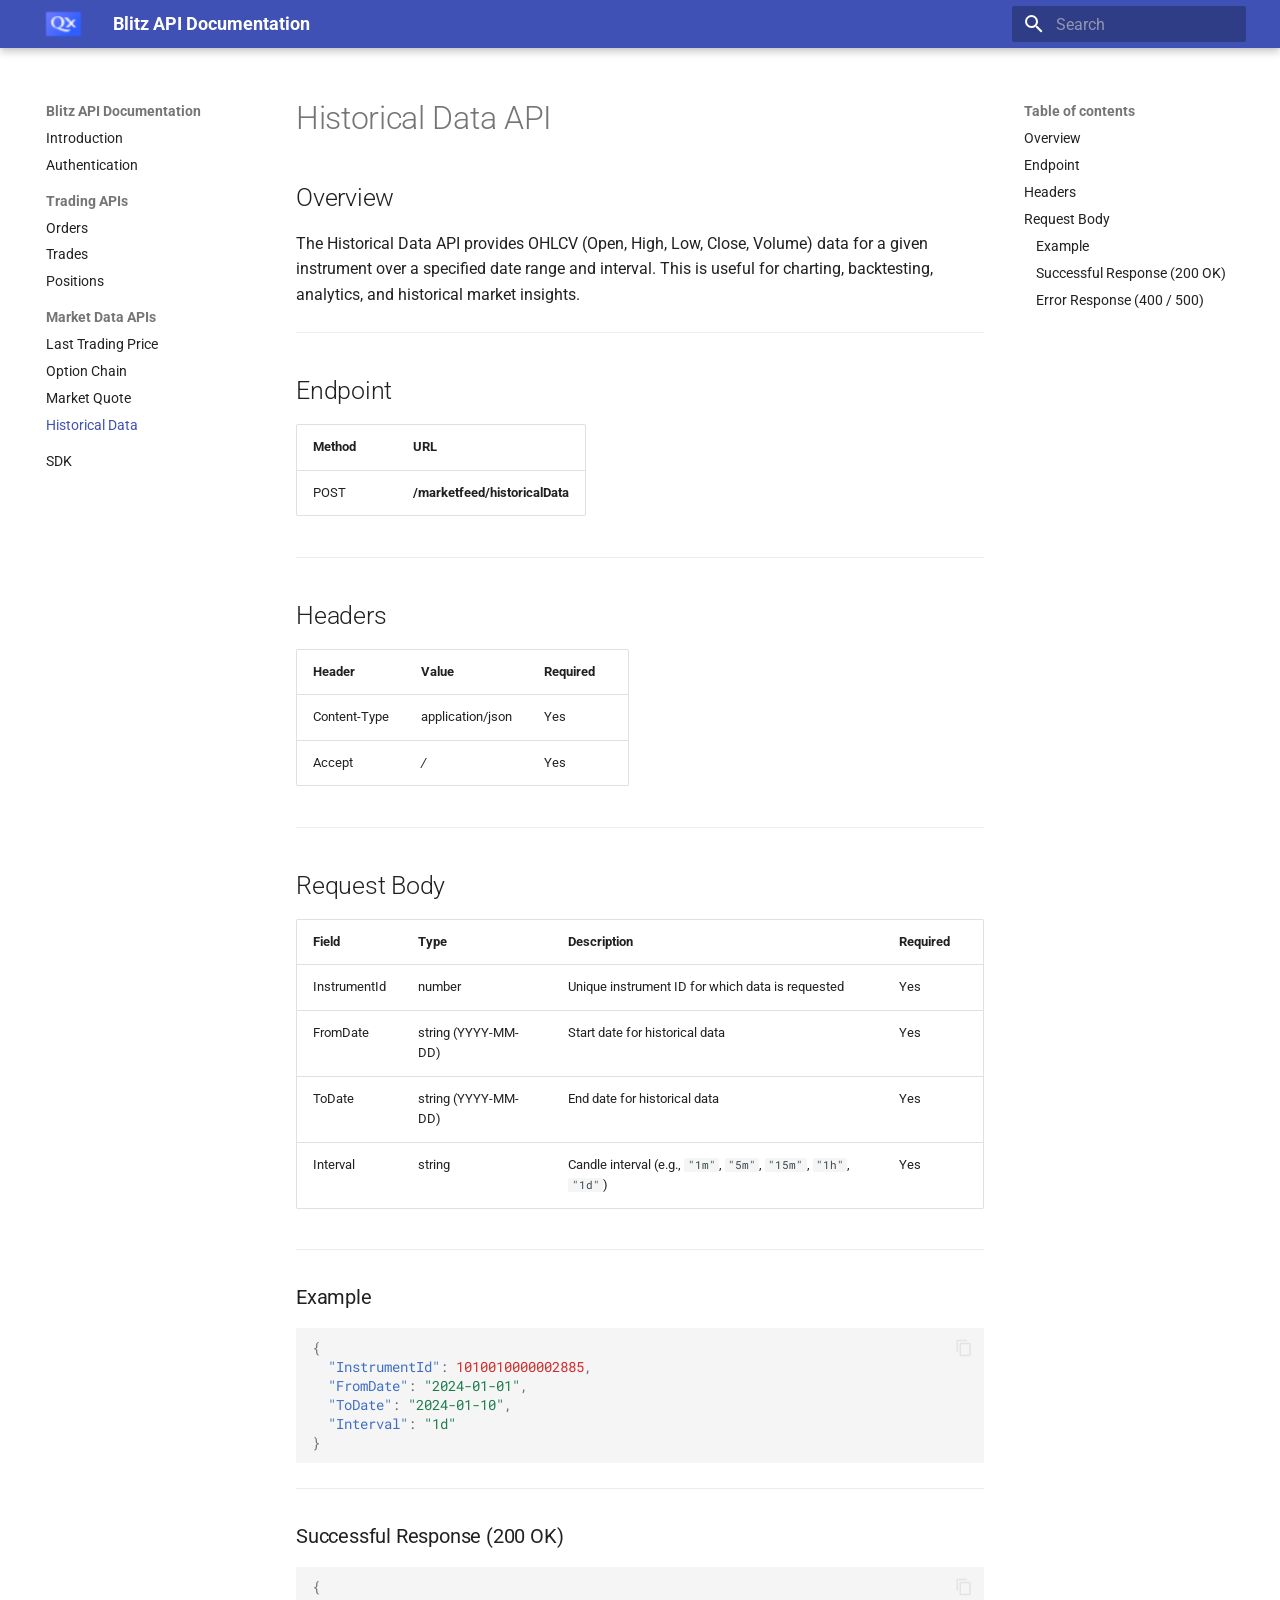
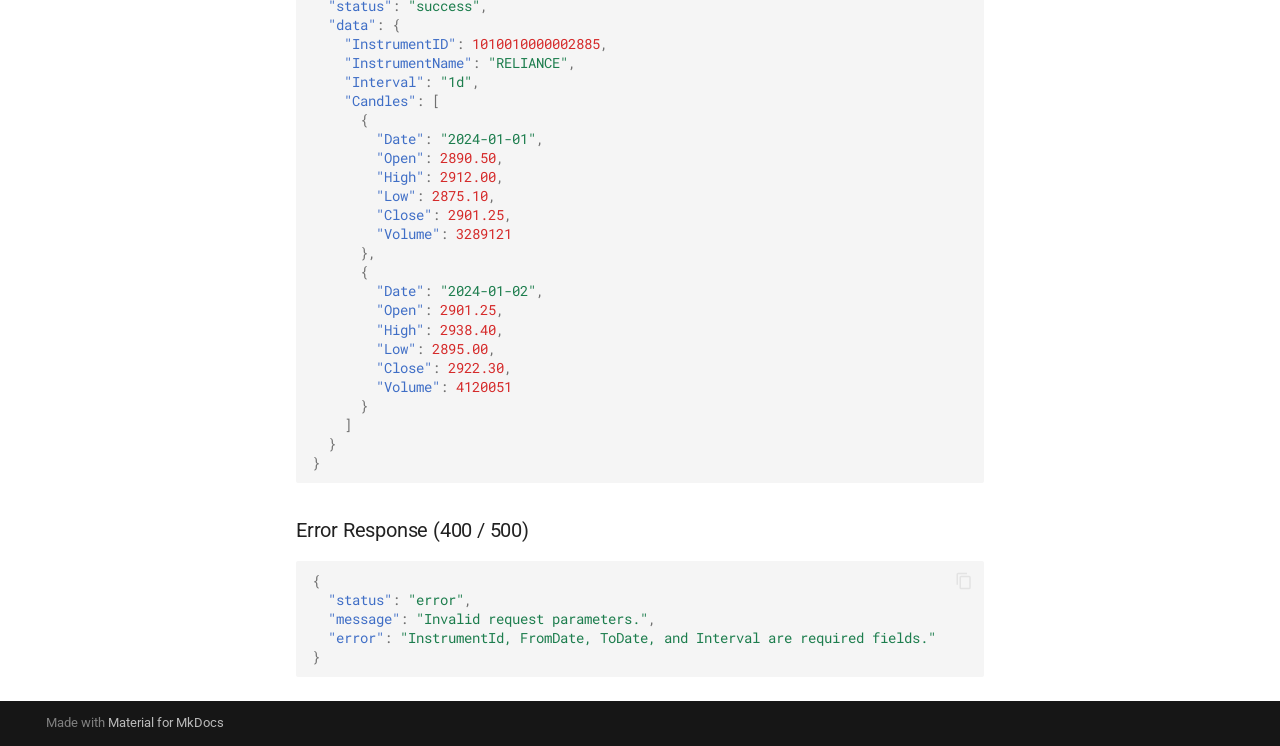
==== commit e2e8c022: "Deployed 2b53666 with MkDocs version: 1.6.1" ====
--- a/historicaldata/index.html
+++ b/historicaldata/index.html
@@ -62,6 +62,11 @@
     <input class="md-toggle" data-md-toggle="search" type="checkbox" id="__search" autocomplete="off">
     <label class="md-overlay" for="__drawer"></label>
     <div data-md-component="skip">
+      
+        
+        <a href="#historical-data-api" class="md-skip">
+          Skip to content
+        </a>
       
     </div>
     <div data-md-component="announce">
@@ -474,6 +479,21 @@
       <input class="md-nav__toggle md-toggle" type="checkbox" id="__toc">
       
       
+        
+      
+      
+        <label class="md-nav__link md-nav__link--active" for="__toc">
+          
+  
+  
+  <span class="md-ellipsis">
+    Historical Data
+    
+  </span>
+  
+
+          <span class="md-nav__icon md-icon"></span>
+        </label>
       
       <a href="./" class="md-nav__link md-nav__link--active">
         
@@ -486,6 +506,94 @@
   
 
       </a>
+      
+        
+
+<nav class="md-nav md-nav--secondary" aria-label="Table of contents">
+  
+  
+  
+    
+  
+  
+    <label class="md-nav__title" for="__toc">
+      <span class="md-nav__icon md-icon"></span>
+      Table of contents
+    </label>
+    <ul class="md-nav__list" data-md-component="toc" data-md-scrollfix>
+      
+        <li class="md-nav__item">
+  <a href="#overview" class="md-nav__link">
+    <span class="md-ellipsis">
+      Overview
+    </span>
+  </a>
+  
+</li>
+      
+        <li class="md-nav__item">
+  <a href="#endpoint" class="md-nav__link">
+    <span class="md-ellipsis">
+      Endpoint
+    </span>
+  </a>
+  
+</li>
+      
+        <li class="md-nav__item">
+  <a href="#headers" class="md-nav__link">
+    <span class="md-ellipsis">
+      Headers
+    </span>
+  </a>
+  
+</li>
+      
+        <li class="md-nav__item">
+  <a href="#request-body" class="md-nav__link">
+    <span class="md-ellipsis">
+      Request Body
+    </span>
+  </a>
+  
+    <nav class="md-nav" aria-label="Request Body">
+      <ul class="md-nav__list">
+        
+          <li class="md-nav__item">
+  <a href="#example" class="md-nav__link">
+    <span class="md-ellipsis">
+      Example
+    </span>
+  </a>
+  
+</li>
+        
+          <li class="md-nav__item">
+  <a href="#successful-response-200-ok" class="md-nav__link">
+    <span class="md-ellipsis">
+      Successful Response (200 OK)
+    </span>
+  </a>
+  
+</li>
+        
+          <li class="md-nav__item">
+  <a href="#error-response-400-500" class="md-nav__link">
+    <span class="md-ellipsis">
+      Error Response (400 / 500)
+    </span>
+  </a>
+  
+</li>
+        
+      </ul>
+    </nav>
+  
+</li>
+      
+    </ul>
+  
+</nav>
       
     </li>
   
@@ -538,6 +646,85 @@
   
   
   
+    
+  
+  
+    <label class="md-nav__title" for="__toc">
+      <span class="md-nav__icon md-icon"></span>
+      Table of contents
+    </label>
+    <ul class="md-nav__list" data-md-component="toc" data-md-scrollfix>
+      
+        <li class="md-nav__item">
+  <a href="#overview" class="md-nav__link">
+    <span class="md-ellipsis">
+      Overview
+    </span>
+  </a>
+  
+</li>
+      
+        <li class="md-nav__item">
+  <a href="#endpoint" class="md-nav__link">
+    <span class="md-ellipsis">
+      Endpoint
+    </span>
+  </a>
+  
+</li>
+      
+        <li class="md-nav__item">
+  <a href="#headers" class="md-nav__link">
+    <span class="md-ellipsis">
+      Headers
+    </span>
+  </a>
+  
+</li>
+      
+        <li class="md-nav__item">
+  <a href="#request-body" class="md-nav__link">
+    <span class="md-ellipsis">
+      Request Body
+    </span>
+  </a>
+  
+    <nav class="md-nav" aria-label="Request Body">
+      <ul class="md-nav__list">
+        
+          <li class="md-nav__item">
+  <a href="#example" class="md-nav__link">
+    <span class="md-ellipsis">
+      Example
+    </span>
+  </a>
+  
+</li>
+        
+          <li class="md-nav__item">
+  <a href="#successful-response-200-ok" class="md-nav__link">
+    <span class="md-ellipsis">
+      Successful Response (200 OK)
+    </span>
+  </a>
+  
+</li>
+        
+          <li class="md-nav__item">
+  <a href="#error-response-400-500" class="md-nav__link">
+    <span class="md-ellipsis">
+      Error Response (400 / 500)
+    </span>
+  </a>
+  
+</li>
+        
+      </ul>
+    </nav>
+  
+</li>
+      
+    </ul>
   
 </nav>
                   </div>
@@ -553,9 +740,131 @@
 
 
 
-  <h1>Historical Data</h1>
-
-
+<h1 id="historical-data-api">Historical Data API<a class="headerlink" href="#historical-data-api" title="Permanent link">&para;</a></h1>
+<h2 id="overview">Overview<a class="headerlink" href="#overview" title="Permanent link">&para;</a></h2>
+<p>The Historical Data API provides OHLCV (Open, High, Low, Close, Volume) data for a given instrument over a specified date range and interval. This is useful for charting, backtesting, analytics, and historical market insights.</p>
+<hr />
+<h2 id="endpoint">Endpoint<a class="headerlink" href="#endpoint" title="Permanent link">&para;</a></h2>
+<table>
+<thead>
+<tr>
+<th>Method</th>
+<th>URL</th>
+</tr>
+</thead>
+<tbody>
+<tr>
+<td>POST</td>
+<td><strong>/marketfeed/historicalData</strong></td>
+</tr>
+</tbody>
+</table>
+<hr />
+<h2 id="headers">Headers<a class="headerlink" href="#headers" title="Permanent link">&para;</a></h2>
+<table>
+<thead>
+<tr>
+<th>Header</th>
+<th>Value</th>
+<th>Required</th>
+</tr>
+</thead>
+<tbody>
+<tr>
+<td>Content-Type</td>
+<td>application/json</td>
+<td>Yes</td>
+</tr>
+<tr>
+<td>Accept</td>
+<td><em>/</em></td>
+<td>Yes</td>
+</tr>
+</tbody>
+</table>
+<hr />
+<h2 id="request-body">Request Body<a class="headerlink" href="#request-body" title="Permanent link">&para;</a></h2>
+<table>
+<thead>
+<tr>
+<th>Field</th>
+<th>Type</th>
+<th>Description</th>
+<th>Required</th>
+</tr>
+</thead>
+<tbody>
+<tr>
+<td>InstrumentId</td>
+<td>number</td>
+<td>Unique instrument ID for which data is requested</td>
+<td>Yes</td>
+</tr>
+<tr>
+<td>FromDate</td>
+<td>string (YYYY-MM-DD)</td>
+<td>Start date for historical data</td>
+<td>Yes</td>
+</tr>
+<tr>
+<td>ToDate</td>
+<td>string (YYYY-MM-DD)</td>
+<td>End date for historical data</td>
+<td>Yes</td>
+</tr>
+<tr>
+<td>Interval</td>
+<td>string</td>
+<td>Candle interval (e.g., <code>"1m"</code>, <code>"5m"</code>, <code>"15m"</code>, <code>"1h"</code>, <code>"1d"</code>)</td>
+<td>Yes</td>
+</tr>
+</tbody>
+</table>
+<hr />
+<h3 id="example">Example<a class="headerlink" href="#example" title="Permanent link">&para;</a></h3>
+<div class="highlight"><pre><span></span><code><span class="p">{</span>
+<span class="w">  </span><span class="nt">&quot;InstrumentId&quot;</span><span class="p">:</span><span class="w"> </span><span class="mi">1010010000002885</span><span class="p">,</span>
+<span class="w">  </span><span class="nt">&quot;FromDate&quot;</span><span class="p">:</span><span class="w"> </span><span class="s2">&quot;2024-01-01&quot;</span><span class="p">,</span>
+<span class="w">  </span><span class="nt">&quot;ToDate&quot;</span><span class="p">:</span><span class="w"> </span><span class="s2">&quot;2024-01-10&quot;</span><span class="p">,</span>
+<span class="w">  </span><span class="nt">&quot;Interval&quot;</span><span class="p">:</span><span class="w"> </span><span class="s2">&quot;1d&quot;</span>
+<span class="p">}</span>
+</code></pre></div>
+<hr />
+<h3 id="successful-response-200-ok">Successful Response (200 OK)<a class="headerlink" href="#successful-response-200-ok" title="Permanent link">&para;</a></h3>
+<div class="highlight"><pre><span></span><code><span class="p">{</span>
+<span class="w">  </span><span class="nt">&quot;status&quot;</span><span class="p">:</span><span class="w"> </span><span class="s2">&quot;success&quot;</span><span class="p">,</span>
+<span class="w">  </span><span class="nt">&quot;data&quot;</span><span class="p">:</span><span class="w"> </span><span class="p">{</span>
+<span class="w">    </span><span class="nt">&quot;InstrumentID&quot;</span><span class="p">:</span><span class="w"> </span><span class="mi">1010010000002885</span><span class="p">,</span>
+<span class="w">    </span><span class="nt">&quot;InstrumentName&quot;</span><span class="p">:</span><span class="w"> </span><span class="s2">&quot;RELIANCE&quot;</span><span class="p">,</span>
+<span class="w">    </span><span class="nt">&quot;Interval&quot;</span><span class="p">:</span><span class="w"> </span><span class="s2">&quot;1d&quot;</span><span class="p">,</span>
+<span class="w">    </span><span class="nt">&quot;Candles&quot;</span><span class="p">:</span><span class="w"> </span><span class="p">[</span>
+<span class="w">      </span><span class="p">{</span>
+<span class="w">        </span><span class="nt">&quot;Date&quot;</span><span class="p">:</span><span class="w"> </span><span class="s2">&quot;2024-01-01&quot;</span><span class="p">,</span>
+<span class="w">        </span><span class="nt">&quot;Open&quot;</span><span class="p">:</span><span class="w"> </span><span class="mf">2890.50</span><span class="p">,</span>
+<span class="w">        </span><span class="nt">&quot;High&quot;</span><span class="p">:</span><span class="w"> </span><span class="mf">2912.00</span><span class="p">,</span>
+<span class="w">        </span><span class="nt">&quot;Low&quot;</span><span class="p">:</span><span class="w"> </span><span class="mf">2875.10</span><span class="p">,</span>
+<span class="w">        </span><span class="nt">&quot;Close&quot;</span><span class="p">:</span><span class="w"> </span><span class="mf">2901.25</span><span class="p">,</span>
+<span class="w">        </span><span class="nt">&quot;Volume&quot;</span><span class="p">:</span><span class="w"> </span><span class="mi">3289121</span>
+<span class="w">      </span><span class="p">},</span>
+<span class="w">      </span><span class="p">{</span>
+<span class="w">        </span><span class="nt">&quot;Date&quot;</span><span class="p">:</span><span class="w"> </span><span class="s2">&quot;2024-01-02&quot;</span><span class="p">,</span>
+<span class="w">        </span><span class="nt">&quot;Open&quot;</span><span class="p">:</span><span class="w"> </span><span class="mf">2901.25</span><span class="p">,</span>
+<span class="w">        </span><span class="nt">&quot;High&quot;</span><span class="p">:</span><span class="w"> </span><span class="mf">2938.40</span><span class="p">,</span>
+<span class="w">        </span><span class="nt">&quot;Low&quot;</span><span class="p">:</span><span class="w"> </span><span class="mf">2895.00</span><span class="p">,</span>
+<span class="w">        </span><span class="nt">&quot;Close&quot;</span><span class="p">:</span><span class="w"> </span><span class="mf">2922.30</span><span class="p">,</span>
+<span class="w">        </span><span class="nt">&quot;Volume&quot;</span><span class="p">:</span><span class="w"> </span><span class="mi">4120051</span>
+<span class="w">      </span><span class="p">}</span>
+<span class="w">    </span><span class="p">]</span>
+<span class="w">  </span><span class="p">}</span>
+<span class="p">}</span>
+</code></pre></div>
+<h3 id="error-response-400-500">Error Response (400 / 500)<a class="headerlink" href="#error-response-400-500" title="Permanent link">&para;</a></h3>
+<div class="highlight"><pre><span></span><code><span class="p">{</span>
+<span class="w">  </span><span class="nt">&quot;status&quot;</span><span class="p">:</span><span class="w"> </span><span class="s2">&quot;error&quot;</span><span class="p">,</span>
+<span class="w">  </span><span class="nt">&quot;message&quot;</span><span class="p">:</span><span class="w"> </span><span class="s2">&quot;Invalid request parameters.&quot;</span><span class="p">,</span>
+<span class="w">  </span><span class="nt">&quot;error&quot;</span><span class="p">:</span><span class="w"> </span><span class="s2">&quot;InstrumentId, FromDate, ToDate, and Interval are required fields.&quot;</span>
+<span class="p">}</span>
+</code></pre></div>
 
 
 
